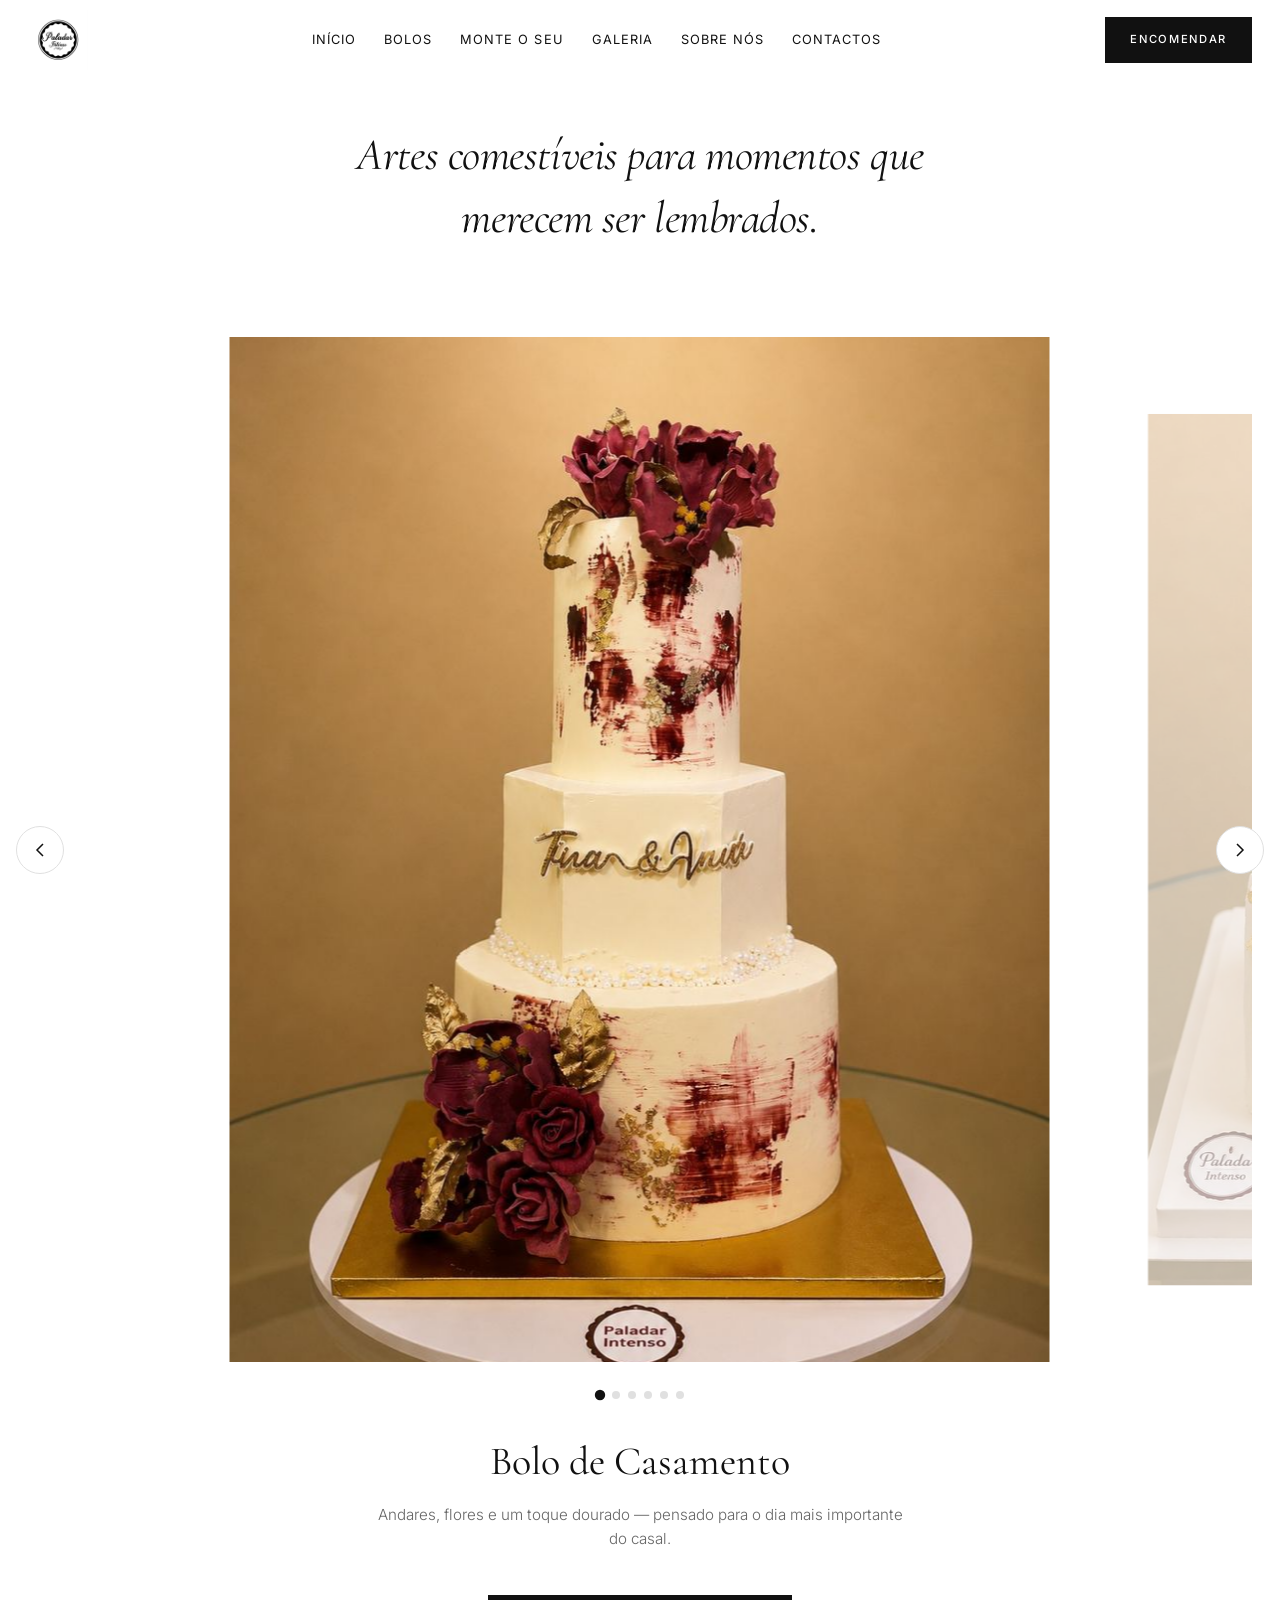
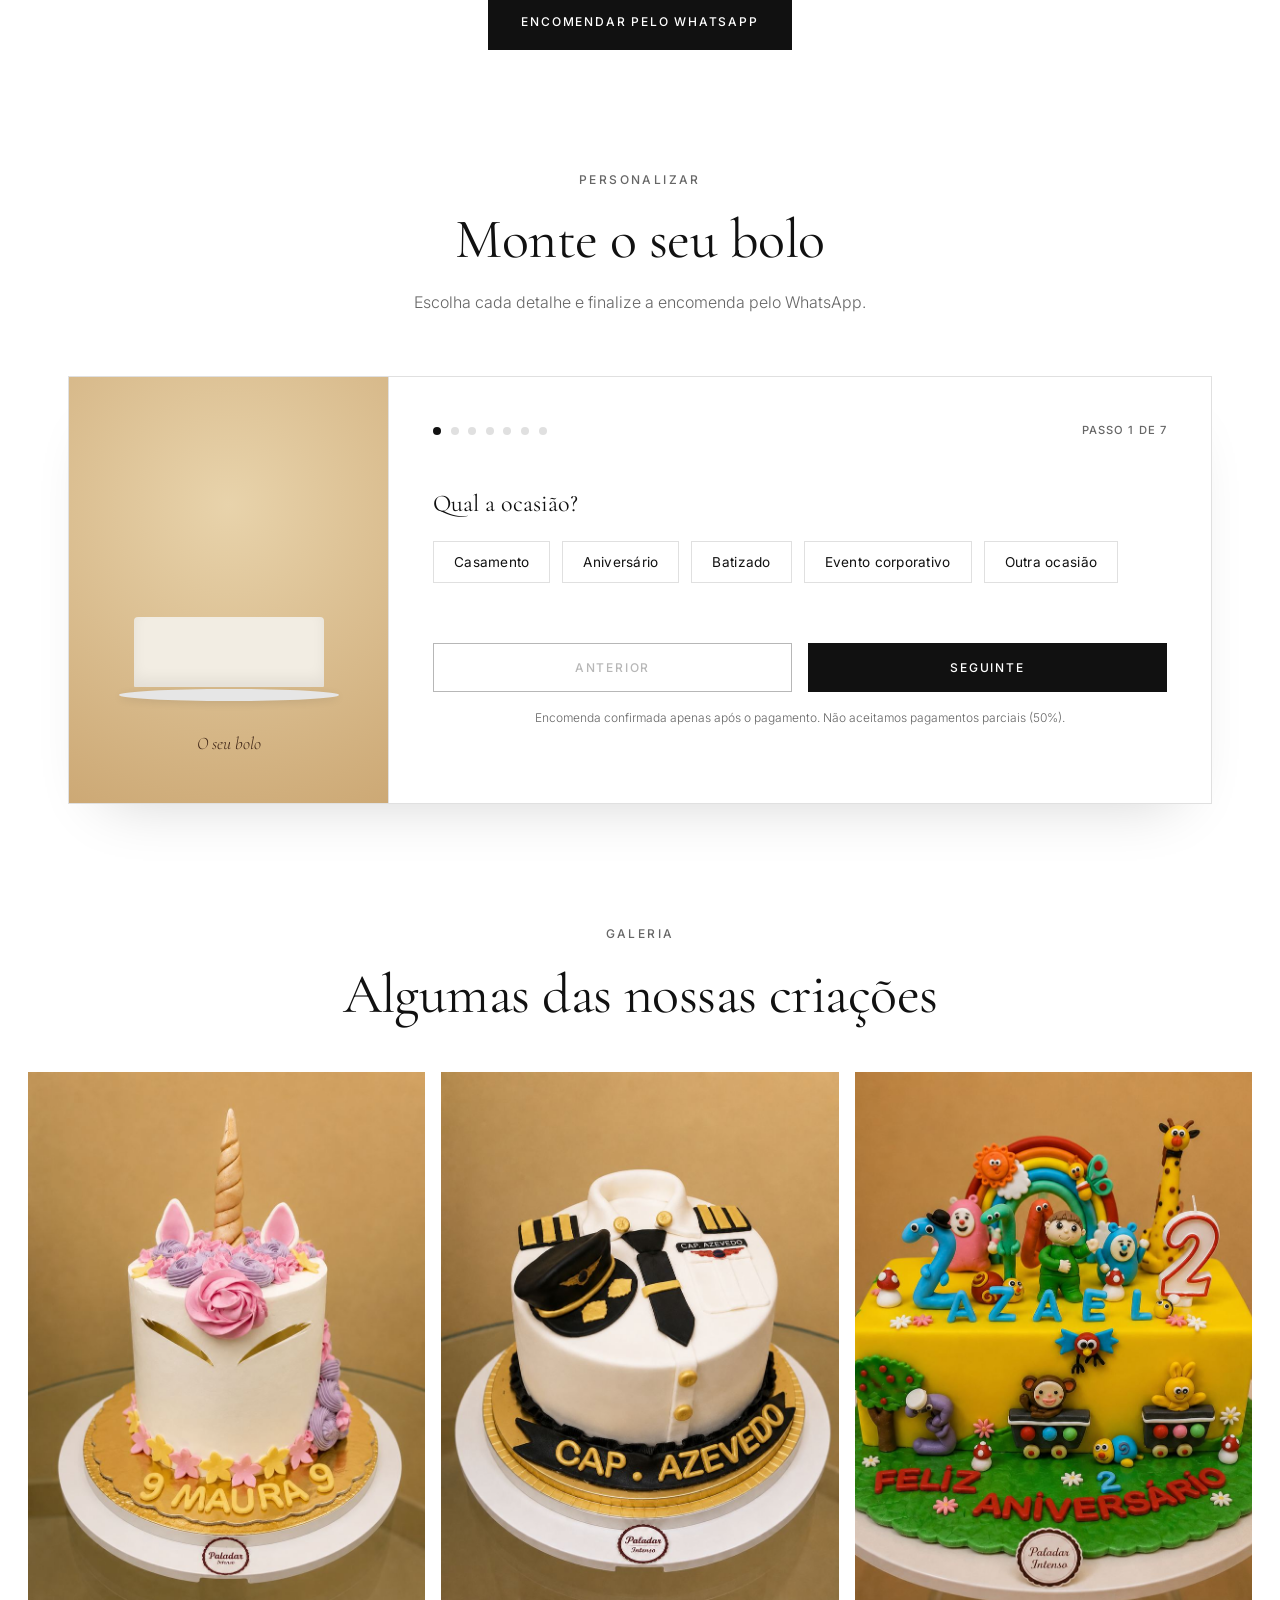
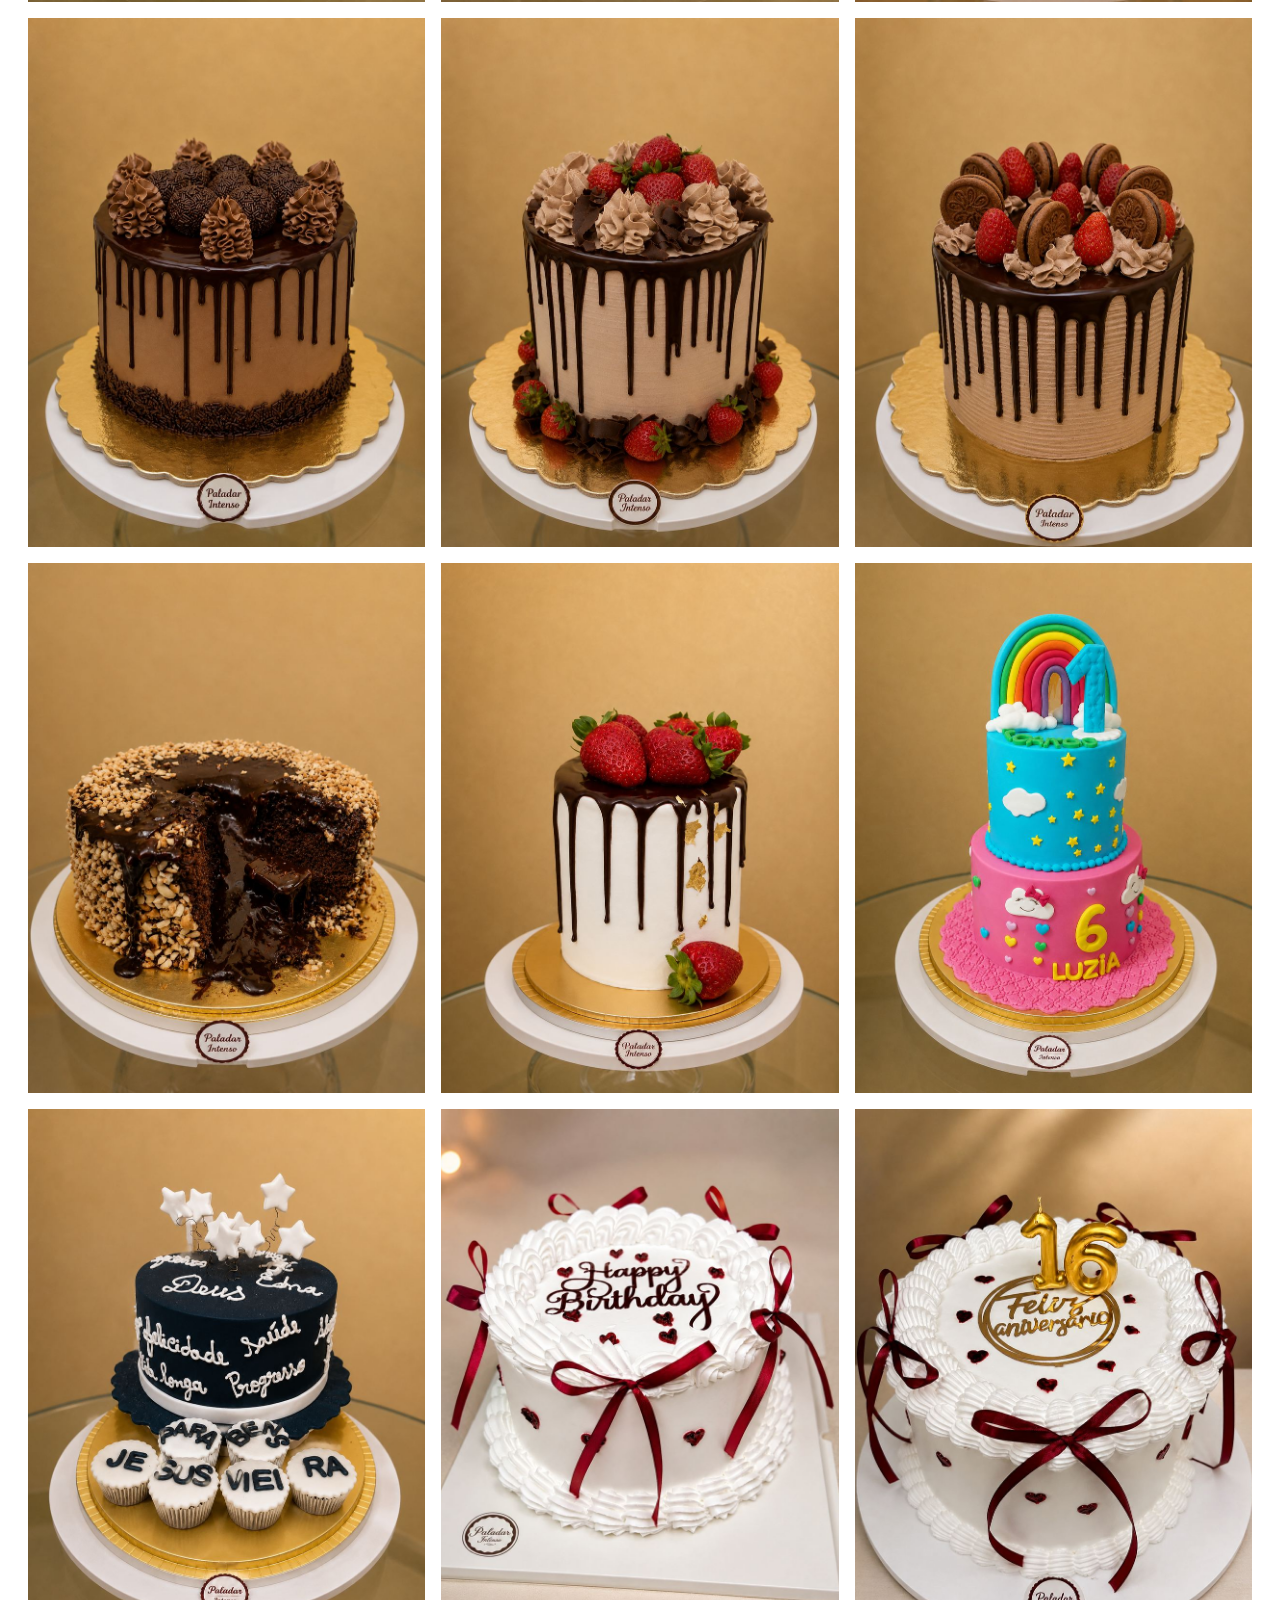
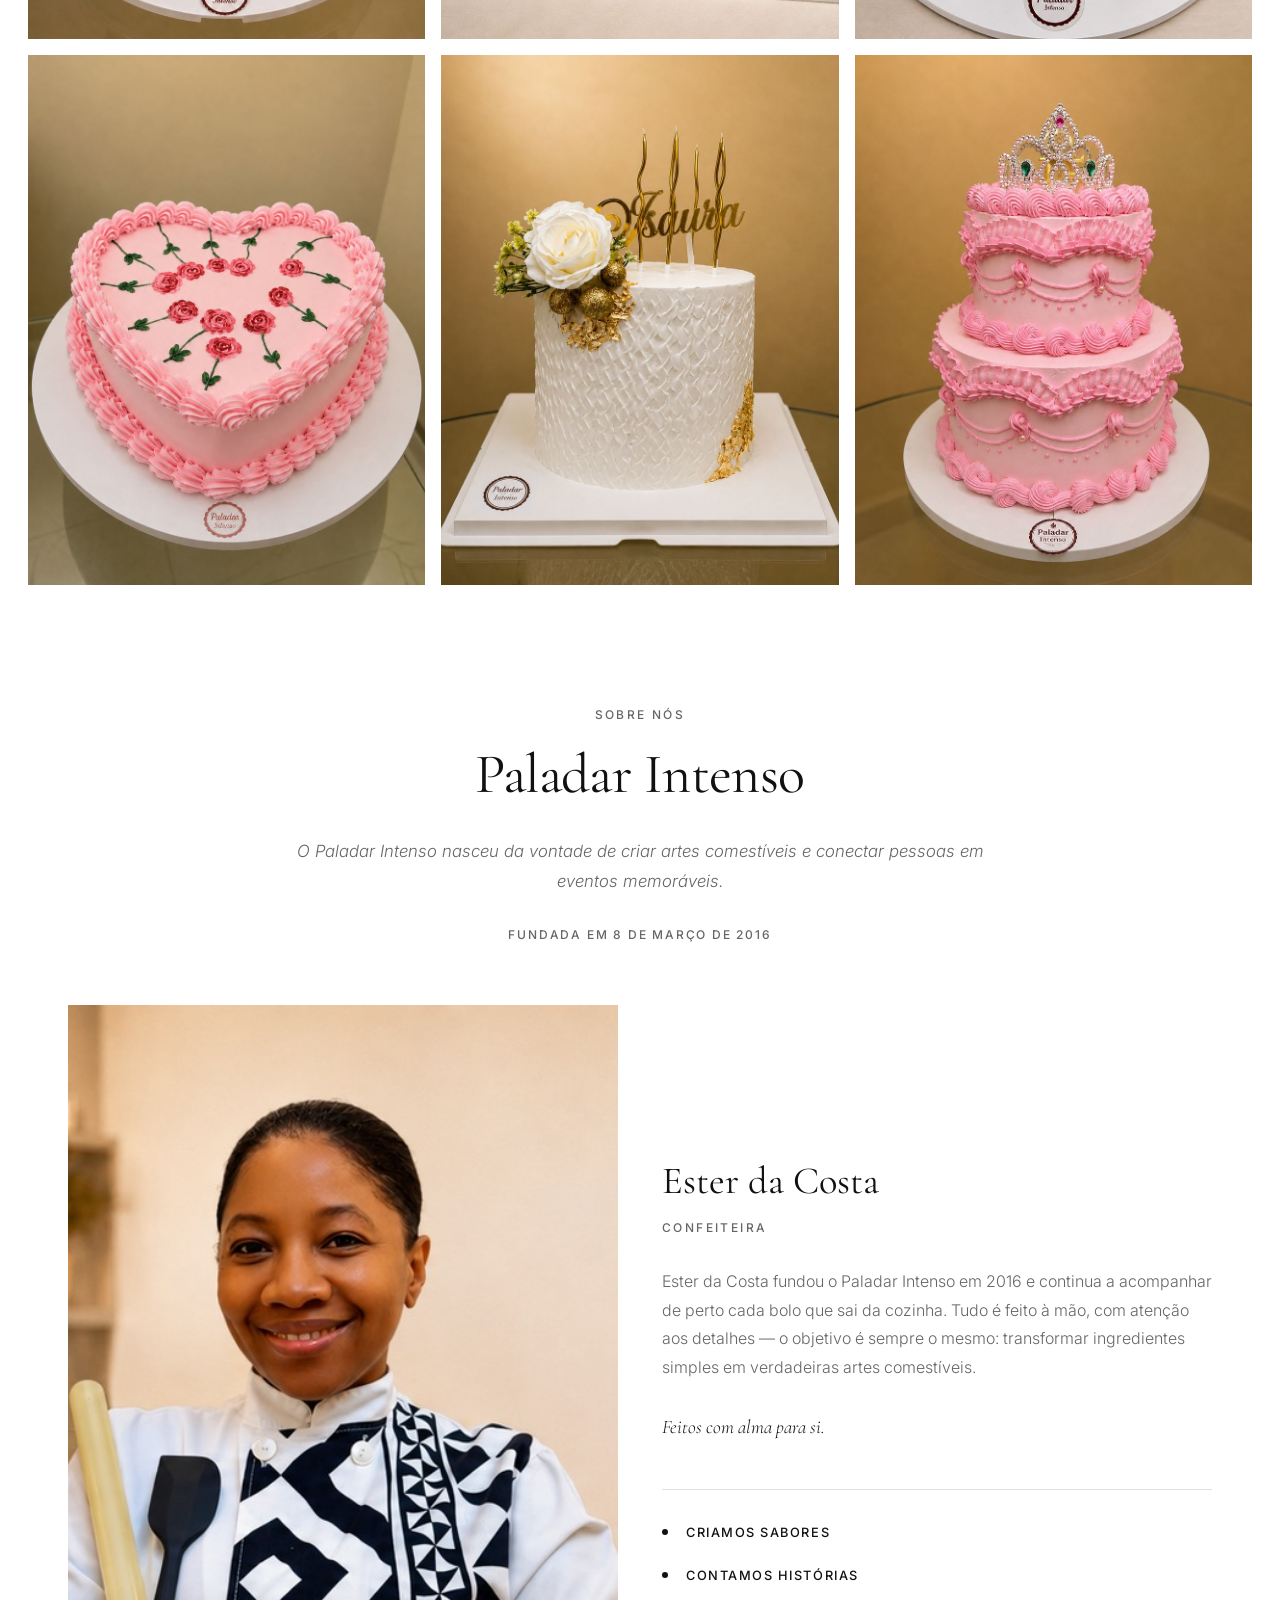
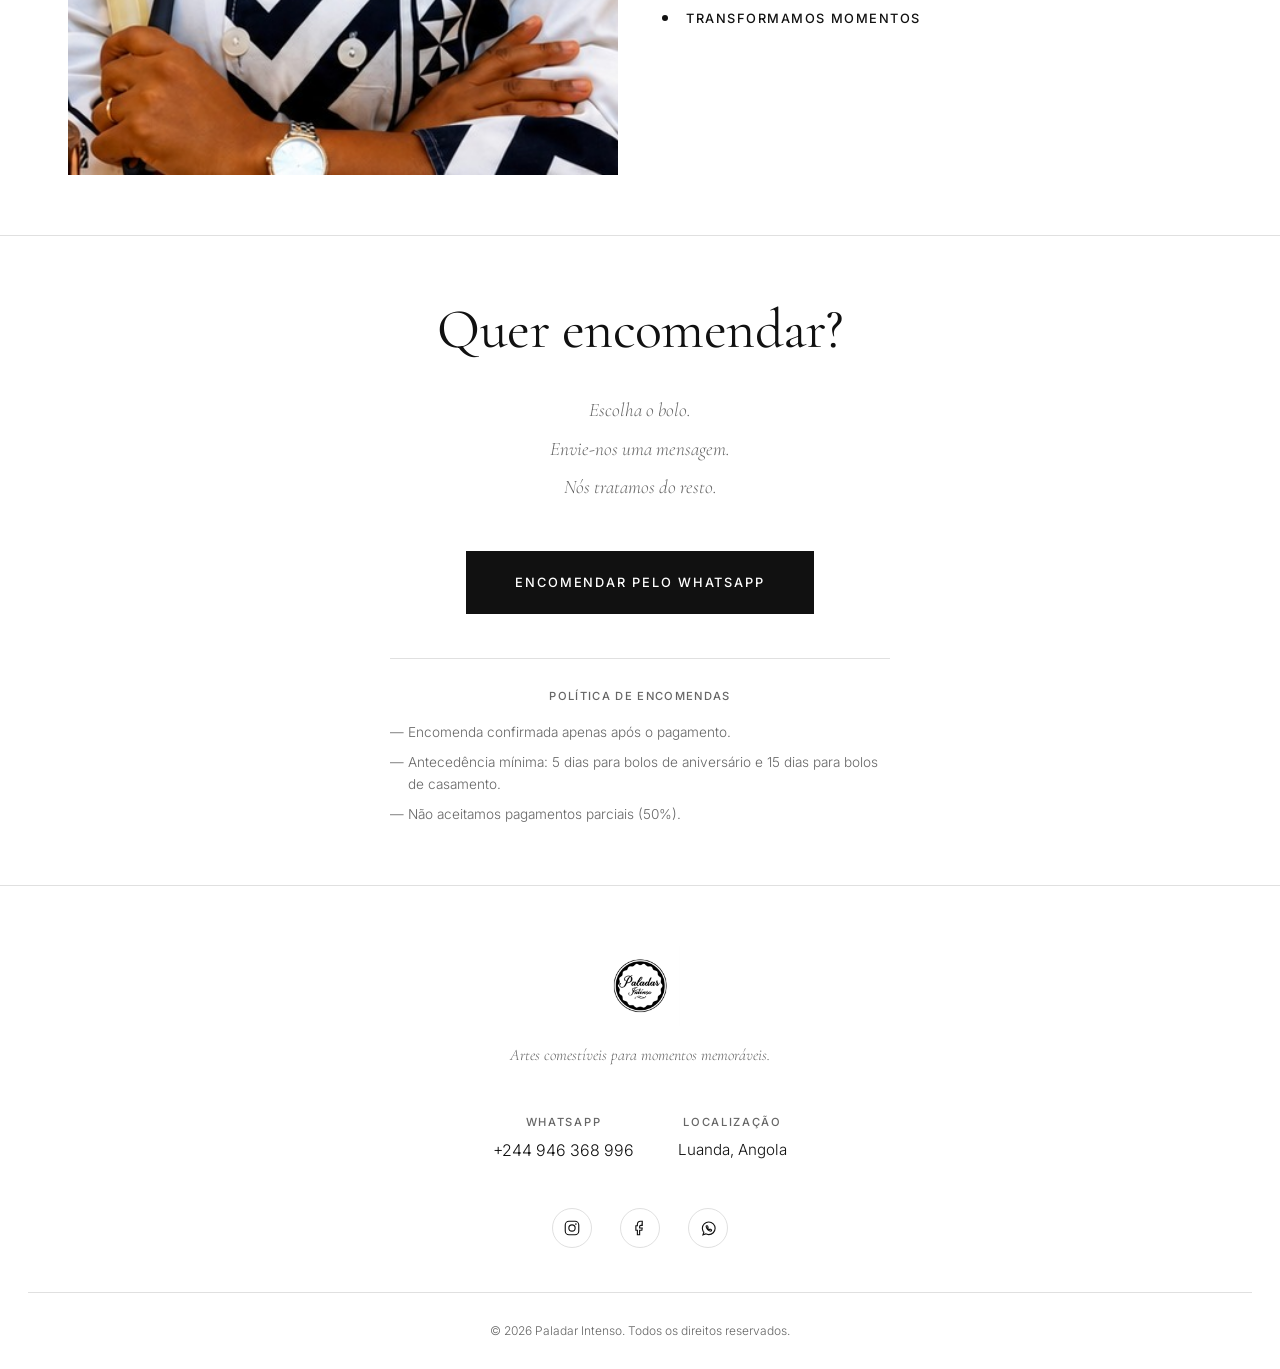
==== site-paladar intenso/index.html @ 0cde1c30 "Add files via upload" ====
<!DOCTYPE html>
<html lang="pt">
<head>
  <meta charset="UTF-8">
  <meta name="viewport" content="width=device-width, initial-scale=1.0">
  <meta name="description" content="Paladar Intenso — Artes comestíveis para momentos que merecem ser lembrados. Bolos artesanais em Luanda, Angola.">
  <title>Paladar Intenso</title>

  <link rel="canonical" href="https://www.paladarintenso.ao/">

  <meta property="og:type" content="website">
  <meta property="og:site_name" content="Paladar Intenso">
  <meta property="og:title" content="Paladar Intenso — Bolos Artesanais em Luanda">
  <meta property="og:description" content="Artes comestíveis para momentos que merecem ser lembrados. Bolos artesanais feitos com alma, em Luanda, Angola.">
  <meta property="og:image" content="https://www.paladarintenso.ao/assets/images/bolo-aniversario.jpg">
  <meta property="og:url" content="https://www.paladarintenso.ao/">
  <meta property="og:locale" content="pt_PT">
  <meta name="twitter:card" content="summary_large_image">
  <meta name="twitter:title" content="Paladar Intenso — Bolos Artesanais em Luanda">
  <meta name="twitter:description" content="Artes comestíveis para momentos que merecem ser lembrados. Bolos artesanais feitos com alma, em Luanda, Angola.">
  <meta name="twitter:image" content="https://www.paladarintenso.ao/assets/images/bolo-aniversario.jpg">
  <meta name="theme-color" content="#111111">

  <link rel="preconnect" href="https://fonts.googleapis.com">
  <link rel="preconnect" href="https://fonts.gstatic.com" crossorigin>
  <link href="https://fonts.googleapis.com/css2?family=Cormorant+Garamond:ital,wght@0,400;0,500;0,600;1,400&family=Inter:wght@300;400;500&display=swap" rel="stylesheet">
  <link rel="stylesheet" href="css/style.css">
  <link rel="icon" type="image/png" href="assets/logo-light.png">

  <script type="application/ld+json">
  {
    "@context": "https://schema.org",
    "@type": "Bakery",
    "name": "Paladar Intenso",
    "description": "Artes comestíveis para momentos que merecem ser lembrados. Bolos artesanais em Luanda, Angola.",
    "image": "https://www.paladarintenso.ao/assets/images/bolo-aniversario.jpg",
    "url": "https://www.paladarintenso.ao/",
    "telephone": "+244946368996",
    "address": {
      "@type": "PostalAddress",
      "addressLocality": "Luanda",
      "addressCountry": "AO"
    },
    "sameAs": [
      "https://www.instagram.com/paladarintenso/",
      "https://www.facebook.com/variedadesdesabor"
    ]
  }
  </script>
</head>
<body>

  <!-- Cabeçalho -->
  <header class="header" id="header">
    <div class="header__inner">
      <a href="#inicio" class="header__logo">
        <img src="assets/logo-light.png" alt="Paladar Intenso" width="80" height="80">
      </a>

      <nav class="header__nav" id="nav">
        <a href="#inicio" class="nav-link">Início</a>
        <a href="#bolos" class="nav-link">Bolos</a>
        <a href="#montar" class="nav-link">Monte o Seu</a>
        <a href="#galeria" class="nav-link">Galeria</a>
        <a href="#sobre" class="nav-link">Sobre Nós</a>
        <a href="#contactos" class="nav-link">Contactos</a>
      </nav>

      <a href="#" class="btn btn--primary header__cta" id="header-whatsapp">
        Encomendar
      </a>

      <button class="header__menu-btn" id="menu-btn" aria-label="Abrir menu">
        <span></span>
        <span></span>
      </button>
    </div>
  </header>

  <!-- Hero -->
  <section class="hero" id="inicio">
    <div class="hero__content">
      <p class="hero__tagline">Artes comestíveis para momentos que merecem ser lembrados.</p>
    </div>
  </section>

  <!-- Carrossel de Bolos -->
  <section class="carousel-section" id="bolos">
    <div class="carousel" id="carousel">
      <button class="carousel__arrow carousel__arrow--prev" id="carousel-prev" aria-label="Bolo anterior">
        <svg width="24" height="24" viewBox="0 0 24 24" fill="none" stroke="currentColor" stroke-width="1.5">
          <path d="M15 18l-6-6 6-6"/>
        </svg>
      </button>

      <div class="carousel__viewport" id="carousel-viewport">
        <div class="carousel__track" id="carousel-track">
          <!-- Slides gerados via JavaScript -->
        </div>
      </div>

      <button class="carousel__arrow carousel__arrow--next" id="carousel-next" aria-label="Próximo bolo">
        <svg width="24" height="24" viewBox="0 0 24 24" fill="none" stroke="currentColor" stroke-width="1.5">
          <path d="M9 18l6-6-6-6"/>
        </svg>
      </button>
    </div>

    <div class="carousel__dots" id="carousel-dots"></div>

    <div class="carousel__info" id="carousel-info">
      <h2 class="carousel__title" id="carousel-title"></h2>
      <p class="carousel__desc" id="carousel-desc"></p>
      <a href="#" class="btn btn--primary carousel__order" id="carousel-order">
        Encomendar pelo WhatsApp
      </a>
    </div>
  </section>

  <!-- Monte o Seu Bolo -->
  <section class="builder" id="montar">
    <div class="builder__header">
      <span class="section-label">Personalizar</span>
      <h2 class="section-title">Monte o seu bolo</h2>
      <p class="builder__intro">Escolha cada detalhe e finalize a encomenda pelo WhatsApp.</p>
    </div>

    <div class="builder__layout">
      <div class="builder__preview">
        <div class="builder__cake" id="cake-preview" aria-hidden="true">
          <div class="builder__cake-toppers" id="cake-toppers"></div>
          <div class="cake-tier cake-tier--3" data-tier="3"></div>
          <div class="cake-tier cake-tier--2" data-tier="2"></div>
          <div class="cake-tier cake-tier--1" data-tier="1"></div>
          <div class="cake-plate"></div>
        </div>
        <p class="builder__preview-label" id="preview-label">O seu bolo</p>
      </div>

      <div class="builder__panel">
        <div class="builder__steps" id="builder-steps">
          <div class="builder__progress-row">
            <div class="builder__progress">
              <span class="builder__step-dot active" data-step="0"></span>
              <span class="builder__step-dot" data-step="1"></span>
              <span class="builder__step-dot" data-step="2"></span>
              <span class="builder__step-dot" data-step="3"></span>
              <span class="builder__step-dot" data-step="4"></span>
              <span class="builder__step-dot" data-step="5"></span>
              <span class="builder__step-dot" data-step="6"></span>
            </div>
            <span class="builder__step-counter" id="step-counter">Passo 1 de 7</span>
          </div>

          <!-- Passo 1: Ocasião -->
          <div class="builder__step active" data-step="0">
            <h3 class="builder__step-title">Qual a ocasião?</h3>
            <div class="builder__options" data-field="occasion">
              <button type="button" class="builder__option" data-value="Casamento">Casamento</button>
              <button type="button" class="builder__option" data-value="Aniversário">Aniversário</button>
              <button type="button" class="builder__option" data-value="Batizado">Batizado</button>
              <button type="button" class="builder__option" data-value="Evento corporativo">Evento corporativo</button>
              <button type="button" class="builder__option" data-value="Outra ocasião">Outra ocasião</button>
            </div>
          </div>

          <!-- Passo 2: Base -->
          <div class="builder__step" data-step="1">
            <h3 class="builder__step-title">Quantos andares?</h3>
            <div class="builder__options" data-field="tiers">
              <button type="button" class="builder__option" data-value="1">1 andar</button>
              <button type="button" class="builder__option" data-value="2">2 andares</button>
              <button type="button" class="builder__option" data-value="3">3 andares</button>
              <button type="button" class="builder__option" data-value="naked">Naked cake</button>
            </div>
          </div>

          <!-- Passo 3: Sabor -->
          <div class="builder__step" data-step="2">
            <h3 class="builder__step-title">Qual o sabor?</h3>
            <div class="builder__options" data-field="flavor">
              <button type="button" class="builder__option builder__option--swatch" data-value="Chocolate"><span class="builder__swatch" style="background:#3d2314"></span>Chocolate</button>
              <button type="button" class="builder__option builder__option--swatch" data-value="Red Velvet"><span class="builder__swatch" style="background:#8b2942"></span>Red Velvet</button>
              <button type="button" class="builder__option builder__option--swatch" data-value="Baunilha"><span class="builder__swatch" style="background:#f5f0e8"></span>Baunilha</button>
              <button type="button" class="builder__option builder__option--swatch" data-value="Limão"><span class="builder__swatch" style="background:#f5f5dc"></span>Limão</button>
              <button type="button" class="builder__option builder__option--swatch" data-value="Coco"><span class="builder__swatch" style="background:#fafafa"></span>Coco</button>
              <button type="button" class="builder__option builder__option--swatch" data-value="Misto"><span class="builder__swatch" style="background:#e8e0d8"></span>Misto</button>
              <button type="button" class="builder__option builder__option--swatch builder__option--custom" data-value="Outro sabor"><span class="builder__swatch builder__swatch--custom">+</span>Outro sabor</button>
            </div>

            <div class="builder__field builder__field--custom hidden" id="custom-flavor-field">
              <label class="builder__label" for="custom-flavor">Qual sabor gostaria?</label>
              <input type="text" id="custom-flavor" class="builder__input" placeholder="Ex: Maracujá, Manga, Baunilha com Nutella...">
            </div>
          </div>

          <!-- Passo 4: Cobertura -->
          <div class="builder__step" data-step="3">
            <h3 class="builder__step-title">Que tipo de cobertura?</h3>
            <div class="builder__options" data-field="covering">
              <button type="button" class="builder__option" data-value="Chantilly">Chantilly</button>
              <button type="button" class="builder__option" data-value="Buttercream">Buttercream</button>
              <button type="button" class="builder__option" data-value="Pasta americana">Pasta americana</button>
              <button type="button" class="builder__option" data-value="Ganache">Ganache</button>
              <button type="button" class="builder__option builder__option--custom" data-value="Outra cobertura"><span class="builder__swatch builder__swatch--custom">+</span>Outra cobertura</button>
            </div>

            <div class="builder__field builder__field--custom hidden" id="custom-covering-field">
              <label class="builder__label" for="custom-covering">Qual cobertura gostaria?</label>
              <input type="text" id="custom-covering" class="builder__input" placeholder="Ex: Glacê real, Merengue suíço...">
            </div>
          </div>

          <!-- Passo 5: Tamanho -->
          <div class="builder__step" data-step="4">
            <h3 class="builder__step-title">Para quantas pessoas?</h3>
            <div class="builder__options" data-field="size">
              <button type="button" class="builder__option" data-value="15–20 pessoas">15–20 pessoas</button>
              <button type="button" class="builder__option" data-value="25–30 pessoas">25–30 pessoas</button>
              <button type="button" class="builder__option" data-value="40–50 pessoas">40–50 pessoas</button>
              <button type="button" class="builder__option" data-value="50+ pessoas">50+ pessoas</button>
            </div>
          </div>

          <!-- Passo 6: Decoração -->
          <div class="builder__step" data-step="5">
            <h3 class="builder__step-title">Estilo de decoração</h3>
            <div class="builder__options" data-field="decoration">
              <button type="button" class="builder__option" data-value="Minimalista">Minimalista</button>
              <button type="button" class="builder__option" data-value="Floral">Floral</button>
              <button type="button" class="builder__option" data-value="Temático">Temático</button>
              <button type="button" class="builder__option" data-value="Elegante com detalhes dourados">Elegante com detalhes dourados</button>
            </div>

            <h3 class="builder__step-title builder__step-title--sub">Extras (opcional)</h3>
            <div class="builder__options builder__options--multi" data-field="extras">
              <button type="button" class="builder__option builder__option--multi" data-value="Topper personalizado">Topper personalizado</button>
              <button type="button" class="builder__option builder__option--multi" data-value="Flores naturais">Flores naturais</button>
              <button type="button" class="builder__option builder__option--multi" data-value="Frutas frescas">Frutas frescas</button>
              <button type="button" class="builder__option builder__option--multi" data-value="Macarons">Macarons</button>
              <button type="button" class="builder__option builder__option--multi" data-value="Velas">Velas</button>
            </div>
          </div>

          <!-- Passo 7: Detalhes finais -->
          <div class="builder__step" data-step="6">
            <h3 class="builder__step-title">Detalhes finais</h3>

            <div class="builder__field">
              <label class="builder__label" for="cake-name">O seu nome</label>
              <input type="text" id="cake-name" class="builder__input" placeholder="Como se chama?">
            </div>

            <div class="builder__field">
              <label class="builder__label" for="cake-message">Mensagem no bolo (opcional)</label>
              <input type="text" id="cake-message" class="builder__input" placeholder="Ex: Feliz Aniversário, Maria">
            </div>

            <div class="builder__field">
              <label class="builder__label" for="cake-date">Data desejada</label>
              <input type="date" id="cake-date" class="builder__input">
              <span class="builder__hint">Antecedência mínima: 5 dias para aniversário, 15 dias para casamento.</span>
            </div>

            <div class="builder__field">
              <label class="builder__label" for="cake-notes">Notas adicionais (opcional)</label>
              <textarea id="cake-notes" class="builder__input builder__textarea" rows="3" placeholder="Alergias, referências, cores preferidas..."></textarea>
            </div>

            <div class="builder__summary" id="builder-summary">
              <h4 class="builder__summary-title">Resumo da encomenda</h4>
              <ul class="builder__summary-list" id="summary-list"></ul>
            </div>
          </div>
        </div>

        <div class="builder__nav">
          <button type="button" class="btn btn--outline" id="builder-prev" disabled>Anterior</button>
          <button type="button" class="btn btn--primary" id="builder-next">Seguinte</button>
          <a href="#" class="btn btn--primary builder__order-btn hidden" id="builder-order" target="_blank" rel="noopener">
            Finalizar encomenda
          </a>
        </div>

        <p class="builder__payment-note">Encomenda confirmada apenas após o pagamento. Não aceitamos pagamentos parciais (50%).</p>
      </div>
    </div>
  </section>

  <!-- Galeria -->
  <section class="gallery" id="galeria">
    <div class="gallery__header">
      <span class="section-label">Galeria</span>
      <h2 class="section-title">Algumas das nossas criações</h2>
    </div>
    <div class="gallery__grid" id="gallery-grid">
      <!-- Imagens geradas via JavaScript -->
    </div>
  </section>

  <!-- Sobre Nós -->
  <section class="about" id="sobre">
    <div class="about__intro">
      <span class="section-label">Sobre Nós</span>
      <h2 class="section-title">Paladar Intenso</h2>
      <p class="about__concept">
        O Paladar Intenso nasceu da vontade de criar artes comestíveis e conectar pessoas em eventos memoráveis.
      </p>
      <p class="about__founded">Fundada em 8 de Março de 2016</p>
    </div>

    <div class="about__founder">
      <div class="about__photo">
        <img src="assets/images/fundadora.jpg" alt="Ester da Costa — Confeiteira e fundadora do Paladar Intenso" id="founder-photo" class="loaded">
      </div>
      <div class="about__text">
        <h3 class="about__name">Ester da Costa</h3>
        <p class="about__role">Confeiteira</p>
        <div class="about__bio">
          <p>
            Ester da Costa fundou o Paladar Intenso em 2016 e continua a acompanhar de perto cada
            bolo que sai da cozinha. Tudo é feito à mão, com atenção aos detalhes — o objetivo é
            sempre o mesmo: transformar ingredientes simples em verdadeiras artes comestíveis.
          </p>
          <p class="about__tagline">Feitos com alma para si.</p>
        </div>

        <ul class="about__values">
          <li class="about__value">
            <span class="about__value-label">Criamos sabores</span>
          </li>
          <li class="about__value">
            <span class="about__value-label">Contamos histórias</span>
          </li>
          <li class="about__value">
            <span class="about__value-label">Transformamos momentos</span>
          </li>
        </ul>
      </div>
    </div>
  </section>

  <!-- Encomendas -->
  <section class="order-cta">
    <div class="order-cta__content">
      <h2 class="section-title">Quer encomendar?</h2>
      <div class="order-cta__steps">
        <p>Escolha o bolo.</p>
        <p>Envie-nos uma mensagem.</p>
        <p>Nós tratamos do resto.</p>
      </div>
      <a href="#" class="btn btn--primary btn--large" id="order-whatsapp">
        Encomendar pelo WhatsApp
      </a>

      <div class="order-cta__policy">
        <span class="order-cta__policy-label">Política de encomendas</span>
        <ul>
          <li>Encomenda confirmada apenas após o pagamento.</li>
          <li>Antecedência mínima: 5 dias para bolos de aniversário e 15 dias para bolos de casamento.</li>
          <li>Não aceitamos pagamentos parciais (50%).</li>
        </ul>
      </div>
    </div>
  </section>

  <!-- Contactos / Rodapé -->
  <footer class="footer" id="contactos">
    <div class="footer__brand">
      <img src="assets/logo-light.png" alt="Paladar Intenso" class="footer__logo" width="100" height="100">
      <p class="footer__tagline">Artes comestíveis para momentos memoráveis.</p>
    </div>

    <div class="footer__contact">
      <div class="footer__item">
        <span class="footer__label">WhatsApp</span>
        <a href="https://wa.me/244946368996" class="footer__link">+244 946 368 996</a>
      </div>
      <div class="footer__item">
        <span class="footer__label">Localização</span>
        <span class="footer__text">Luanda, Angola</span>
      </div>
    </div>

    <div class="footer__social">
      <a href="https://www.instagram.com/paladarintenso/" class="footer__social-link" id="link-instagram" aria-label="Instagram" target="_blank" rel="noopener">
        <svg width="18" height="18" viewBox="0 0 24 24" fill="none" stroke="currentColor" stroke-width="1.5">
          <rect x="3" y="3" width="18" height="18" rx="5"/>
          <circle cx="12" cy="12" r="4.2"/>
          <circle cx="17.2" cy="6.8" r="1.1" fill="currentColor" stroke="none"/>
        </svg>
      </a>
      <a href="https://www.facebook.com/variedadesdesabor" class="footer__social-link" id="link-facebook" aria-label="Facebook" target="_blank" rel="noopener">
        <svg width="18" height="18" viewBox="0 0 24 24" fill="none" stroke="currentColor" stroke-width="1.5">
          <path d="M15 8.5h-2c-.8 0-1.5.7-1.5 1.5v2h3.4l-.4 3H11.5V21h-3v-6H6.5V9h2V7.2C8.5 4.9 10 3 12.5 3H15v3.5c-.1 0-1 0 0 0z"/>
        </svg>
      </a>
      <a href="https://wa.me/244946368996" class="footer__social-link" aria-label="WhatsApp" target="_blank" rel="noopener">
        <svg width="18" height="18" viewBox="0 0 24 24" fill="none" stroke="currentColor" stroke-width="1.5">
          <path d="M6.5 17.5l-1.2 3.5 3.6-1.2c1.2.7 2.6 1 4.1 1 4.7 0 8.5-3.8 8.5-8.4S17.7 4 13 4 4.5 7.8 4.5 12.4c0 1.6.4 3 1.2 4.3z"/>
          <path d="M9.5 9.8c0-.4.4-.8.8-.8h.6c.3 0 .6.2.7.5l.5 1.3c.1.3 0 .6-.2.8l-.5.5c.4 1 1.2 1.8 2.2 2.2l.5-.5c.2-.2.5-.3.8-.2l1.3.5c.3.1.5.4.5.7v.6c0 .4-.4.8-.8.8-3 0-6.4-3.4-6.4-6.4z"/>
        </svg>
      </a>
    </div>

    <p class="footer__copy">&copy; 2026 Paladar Intenso. Todos os direitos reservados.</p>
  </footer>

  <!-- Encomendar bolo da galeria -->
  <dialog class="gallery-modal" id="gallery-modal">
    <div class="gallery-modal__panel">
      <button type="button" class="gallery-modal__close" id="gallery-modal-close" aria-label="Fechar">
        <svg width="20" height="20" viewBox="0 0 24 24" fill="none" stroke="currentColor" stroke-width="1.5">
          <path d="M6 6l12 12M18 6L6 18"/>
        </svg>
      </button>
      <img class="gallery-modal__image" id="gallery-modal-image" alt="">
      <div class="gallery-modal__body">
        <h3 class="gallery-modal__title" id="gallery-modal-title"></h3>
        <div class="builder__field">
          <label class="builder__label" for="gallery-modal-note">Informação adicional (opcional)</label>
          <textarea id="gallery-modal-note" class="builder__input builder__textarea" rows="3" placeholder="Tamanho, data desejada, mensagem no bolo..."></textarea>
        </div>
        <a href="#" class="btn btn--primary gallery-modal__order" id="gallery-modal-order" target="_blank" rel="noopener">
          Encomendar pelo WhatsApp
        </a>
      </div>
    </div>
  </dialog>

  <script src="js/main.js"></script>
  <script src="js/builder.js"></script>
</body>
</html>
---- site-paladar intenso/css/style.css ----
/* =============================================
   Paladar Intenso — Estilo Editorial Minimalista
   ============================================= */

:root {
  --color-bg: #ffffff;
  --color-text: #111111;
  --color-muted: #666666;
  --color-border: #e0e0e0;

  --font-serif: 'Cormorant Garamond', Georgia, serif;
  --font-sans: 'Inter', -apple-system, BlinkMacSystemFont, sans-serif;

  --space-xs: 0.5rem;
  --space-sm: 1rem;
  --space-md: 1.75rem;
  --space-lg: 2.75rem;
  --space-xl: 3.75rem;
  --space-2xl: 5rem;

  --transition: 0.4s cubic-bezier(0.25, 0.46, 0.45, 0.94);
  --header-height: 80px;
}

*, *::before, *::after {
  margin: 0;
  padding: 0;
  box-sizing: border-box;
}

html {
  scroll-behavior: smooth;
  font-size: 16px;
}

body {
  font-family: var(--font-sans);
  font-weight: 300;
  color: var(--color-text);
  background: var(--color-bg);
  line-height: 1.7;
  -webkit-font-smoothing: antialiased;
  overflow-x: hidden;
}

img {
  display: block;
  max-width: 100%;
  height: auto;
}

a:focus-visible,
button:focus-visible,
input:focus-visible,
textarea:focus-visible {
  outline: 2px solid var(--color-text);
  outline-offset: 3px;
}

a {
  color: inherit;
  text-decoration: none;
}

/* ---- Tipografia ---- */

.section-label {
  display: block;
  font-family: var(--font-sans);
  font-size: 0.75rem;
  font-weight: 500;
  letter-spacing: 0.2em;
  text-transform: uppercase;
  color: var(--color-muted);
  margin-bottom: var(--space-sm);
}

.section-title {
  font-family: var(--font-serif);
  font-size: clamp(2rem, 5vw, 3.5rem);
  font-weight: 400;
  line-height: 1.2;
  letter-spacing: -0.01em;
}

/* ---- Botões ---- */

.btn {
  display: inline-block;
  font-family: var(--font-sans);
  font-size: 0.75rem;
  font-weight: 500;
  letter-spacing: 0.15em;
  text-transform: uppercase;
  padding: 1rem 2rem;
  border: 1px solid var(--color-text);
  background: var(--color-text);
  color: var(--color-bg);
  cursor: pointer;
  transition: var(--transition);
  text-align: center;
}

.btn:hover {
  background: var(--color-bg);
  color: var(--color-text);
}

.btn--large {
  padding: 1.25rem 3rem;
  font-size: 0.8rem;
}

.btn--outline {
  background: var(--color-bg);
  color: var(--color-text);
}

.btn--outline:hover:not(:disabled) {
  background: var(--color-text);
  color: var(--color-bg);
}

.btn--outline:disabled {
  opacity: 0.3;
  cursor: not-allowed;
}

.hidden {
  display: none !important;
}

/* ---- Cabeçalho ---- */

.header {
  position: fixed;
  top: 0;
  left: 0;
  right: 0;
  z-index: 100;
  background: var(--color-bg);
  border-bottom: 1px solid transparent;
  transition: border-color var(--transition);
}

.header--scrolled {
  border-bottom-color: var(--color-border);
}

.header__inner {
  display: flex;
  align-items: center;
  justify-content: space-between;
  max-width: 1400px;
  margin: 0 auto;
  padding: var(--space-sm) var(--space-md);
  height: var(--header-height);
}

.header__logo img {
  width: 60px;
  height: 60px;
  object-fit: contain;
}

.header__nav {
  display: flex;
  gap: var(--space-md);
}

.nav-link {
  font-size: 0.8rem;
  font-weight: 400;
  letter-spacing: 0.08em;
  text-transform: uppercase;
  position: relative;
  padding: 0.25rem 0;
}

.nav-link::after {
  content: '';
  position: absolute;
  bottom: 0;
  left: 0;
  width: 0;
  height: 1px;
  background: var(--color-text);
  transition: width var(--transition);
}

.nav-link:hover::after {
  width: 100%;
}

.header__cta {
  padding: 0.75rem 1.5rem;
  font-size: 0.7rem;
}

.header__menu-btn {
  display: none;
  flex-direction: column;
  gap: 6px;
  background: none;
  border: none;
  cursor: pointer;
  padding: 4px;
}

.header__menu-btn span {
  display: block;
  width: 24px;
  height: 1.5px;
  background: var(--color-text);
  transition: var(--transition);
}

.header__menu-btn.active span:first-child {
  transform: rotate(45deg) translate(3px, 3px);
}

.header__menu-btn.active span:last-child {
  transform: rotate(-45deg) translate(3px, -3px);
}

/* ---- Hero ---- */

.hero {
  min-height: 32vh;
  display: flex;
  align-items: center;
  justify-content: center;
  padding: calc(var(--header-height) + var(--space-lg)) var(--space-md) var(--space-lg);
  text-align: center;
}

.hero__tagline {
  font-family: var(--font-serif);
  font-size: clamp(1.5rem, 4vw, 2.8rem);
  font-weight: 400;
  font-style: italic;
  line-height: 1.4;
  max-width: 700px;
  letter-spacing: -0.01em;
}

/* ---- Carrossel ---- */

.carousel-section {
  padding: var(--space-lg) 0 var(--space-xl);
  overflow: hidden;
}

.carousel {
  position: relative;
  display: flex;
  align-items: center;
  max-width: 1400px;
  margin: 0 auto;
  padding: 0 var(--space-md);
}

.carousel__viewport {
  overflow: hidden;
  width: 100%;
  cursor: grab;
}

.carousel__viewport:active {
  cursor: grabbing;
}

.carousel__track {
  display: flex;
  align-items: center;
  transition: transform 0.6s cubic-bezier(0.25, 0.46, 0.45, 0.94);
  will-change: transform;
}

.carousel__slide {
  flex: 0 0 70%;
  padding: 0 1.5%;
  transition: opacity 0.6s ease, transform 0.6s ease;
  opacity: 0.4;
  transform: scale(0.85);
}

.carousel__slide.active {
  opacity: 1;
  transform: scale(1);
}

.carousel__slide-inner {
  aspect-ratio: 4/5;
  overflow: hidden;
  background: #f5f5f5;
}

.carousel__slide-inner img {
  width: 100%;
  height: 100%;
  object-fit: cover;
  transition: transform 0.8s ease;
}

.carousel__slide.active .carousel__slide-inner img {
  transform: scale(1);
}

.carousel__slide:not(.active) .carousel__slide-inner img {
  transform: scale(1.05);
}

.carousel__arrow {
  position: absolute;
  top: 50%;
  transform: translateY(-50%);
  z-index: 10;
  background: var(--color-bg);
  border: 1px solid var(--color-border);
  width: 48px;
  height: 48px;
  border-radius: 50%;
  display: flex;
  align-items: center;
  justify-content: center;
  cursor: pointer;
  transition: var(--transition);
  color: var(--color-text);
}

.carousel__arrow:hover {
  background: var(--color-text);
  color: var(--color-bg);
  border-color: var(--color-text);
}

.carousel__arrow--prev {
  left: var(--space-sm);
}

.carousel__arrow--next {
  right: var(--space-sm);
}

.carousel__dots {
  display: flex;
  justify-content: center;
  gap: 0.5rem;
  margin-top: var(--space-md);
}

.carousel__dot {
  width: 8px;
  height: 8px;
  padding: 0;
  border: none;
  border-radius: 50%;
  background: var(--color-border);
  cursor: pointer;
  transition: var(--transition);
}

.carousel__dot:hover {
  background: var(--color-muted);
}

.carousel__dot.active {
  background: var(--color-text);
  transform: scale(1.3);
}

.carousel__info {
  text-align: center;
  max-width: 600px;
  margin: var(--space-md) auto 0;
  padding: 0 var(--space-md);
}

.carousel__title {
  font-family: var(--font-serif);
  font-size: clamp(1.8rem, 4vw, 2.5rem);
  font-weight: 400;
  margin-bottom: var(--space-xs);
}

.carousel__desc {
  font-size: 0.95rem;
  color: var(--color-muted);
  margin-bottom: var(--space-md);
  line-height: 1.6;
}

.carousel__order {
  margin-top: var(--space-sm);
}

/* ---- Monte o seu bolo ---- */

.builder {
  padding: var(--space-xl) var(--space-md);
  max-width: 1200px;
  margin: 0 auto;
}

.builder__header {
  text-align: center;
  max-width: 600px;
  margin: 0 auto var(--space-xl);
}

.builder__intro {
  color: var(--color-muted);
  margin-top: var(--space-sm);
}

.builder__layout {
  display: grid;
  grid-template-columns: 320px 1fr;
  align-items: stretch;
  border: 1px solid var(--color-border);
  box-shadow: 0 30px 60px -36px rgba(0, 0, 0, 0.2);
}

.builder__preview {
  position: sticky;
  top: calc(var(--header-height) + var(--space-md));
  display: flex;
  flex-direction: column;
  align-items: center;
  justify-content: center;
  gap: var(--space-md);
  padding: var(--space-lg) var(--space-sm);
  background: radial-gradient(circle at 50% 30%, #e8d3ab, #c7a06a 120%);
  border-right: 1px solid var(--color-border);
}

.builder__cake {
  width: 100%;
  height: 280px;
  display: flex;
  flex-direction: column;
  align-items: center;
  justify-content: flex-end;
}

.builder__cake-toppers {
  display: flex;
  justify-content: center;
  gap: 0.3rem;
  font-size: 1.3rem;
  line-height: 1;
  min-height: 1.3rem;
}

.cake-tier {
  position: relative;
  background: #f2ede3;
  border-radius: 4px 4px 1px 1px;
  box-shadow: inset 0 -8px 14px rgba(0, 0, 0, 0.06);
  transition: background var(--transition), width var(--transition), height var(--transition);
}

.cake-tier::after {
  content: '';
  position: absolute;
  inset: 0;
  border-radius: inherit;
  pointer-events: none;
  opacity: 0;
  transition: opacity var(--transition);
}

.builder__cake.deco-elegante .cake-tier::after {
  opacity: 1;
  box-shadow: inset 0 0 0 2px #c9a227;
}

.builder__cake.deco-floral .cake-tier::after {
  opacity: 1;
  background-image: radial-gradient(circle, rgba(216, 118, 150, 0.45) 3px, transparent 3px);
  background-size: 16px 16px;
}

.builder__cake.deco-tematico .cake-tier::after {
  opacity: 1;
  background-image:
    radial-gradient(circle, #f2c14e 2px, transparent 2px),
    radial-gradient(circle, #5aa9c9 2px, transparent 2px),
    radial-gradient(circle, #e0708a 2px, transparent 2px);
  background-size: 14px 14px;
  background-position: 0 0, 5px 8px, 10px 2px;
}

.cake-tier--1 {
  width: 190px;
  height: 70px;
  z-index: 3;
}

.cake-tier--2 {
  width: 150px;
  height: 60px;
  z-index: 2;
}

.cake-tier--3 {
  width: 112px;
  height: 50px;
  z-index: 1;
}

.builder__cake.cake--naked .cake-tier--1 {
  background-image: repeating-linear-gradient(
    90deg,
    rgba(255, 255, 255, 0.9) 0,
    rgba(255, 255, 255, 0.9) 8px,
    transparent 8px,
    transparent 16px
  );
}

.cake-plate {
  width: 220px;
  height: 12px;
  margin-top: 2px;
  background: #e6e6e6;
  border-radius: 50%;
  box-shadow: 0 2px 8px rgba(0, 0, 0, 0.1);
}

.builder__preview-label {
  font-family: var(--font-serif);
  font-style: italic;
  font-size: 1.1rem;
  text-align: center;
  color: #3d2314;
}

.builder__panel {
  display: flex;
  flex-direction: column;
  padding: var(--space-lg);
}

.builder__progress-row {
  display: flex;
  align-items: center;
  justify-content: space-between;
  margin-bottom: var(--space-lg);
}

.builder__progress {
  display: flex;
  gap: 0.6rem;
}

.builder__step-counter {
  font-size: 0.7rem;
  font-weight: 500;
  letter-spacing: 0.1em;
  text-transform: uppercase;
  color: var(--color-muted);
}

.builder__step-dot {
  width: 8px;
  height: 8px;
  border-radius: 50%;
  background: var(--color-border);
  transition: background var(--transition);
}

.builder__step-dot.active {
  background: var(--color-text);
}

.builder__step {
  display: none;
}

.builder__step.active {
  display: block;
  animation: builder-fade-in 0.4s ease;
}

.builder__step.shake {
  animation: builder-shake 0.4s ease;
}

.builder__step-title {
  font-family: var(--font-serif);
  font-size: 1.5rem;
  font-weight: 400;
  margin-bottom: var(--space-sm);
}

.builder__step-title--sub {
  margin-top: var(--space-lg);
  font-size: 1.15rem;
}

.builder__options {
  display: flex;
  flex-wrap: wrap;
  gap: 0.75rem;
  margin-bottom: var(--space-sm);
}

.builder__option {
  position: relative;
  display: flex;
  align-items: center;
  gap: 0;
  padding: 0.75rem 1.25rem;
  border: 1px solid var(--color-border);
  background: var(--color-bg);
  color: var(--color-text);
  font-family: var(--font-sans);
  font-size: 0.85rem;
  letter-spacing: 0.02em;
  cursor: pointer;
  transition: var(--transition);
}

.builder__option:hover {
  border-color: var(--color-text);
}

.builder__option.selected {
  background: var(--color-text);
  color: var(--color-bg);
  border-color: var(--color-text);
  padding-right: 2rem;
}

.builder__option.selected::after {
  content: '✓';
  position: absolute;
  right: 0.7rem;
  top: 50%;
  transform: translateY(-50%);
  font-size: 0.75rem;
}

.builder__swatch {
  width: 14px;
  height: 14px;
  border-radius: 50%;
  margin-right: 0.6rem;
  box-shadow: inset 0 0 0 1px rgba(0, 0, 0, 0.15);
  flex-shrink: 0;
}

.builder__swatch--custom {
  display: flex;
  align-items: center;
  justify-content: center;
  box-shadow: inset 0 0 0 1px var(--color-muted);
  font-size: 0.7rem;
  line-height: 1;
  color: var(--color-muted);
}

.builder__option--custom.selected .builder__swatch--custom {
  box-shadow: inset 0 0 0 1px var(--color-bg);
  color: var(--color-bg);
}

.builder__field--custom {
  margin-top: -0.25rem;
}

.builder__field {
  margin-bottom: var(--space-md);
  display: flex;
  flex-direction: column;
  gap: 0.5rem;
}

.builder__label {
  font-size: 0.75rem;
  font-weight: 500;
  letter-spacing: 0.1em;
  text-transform: uppercase;
  color: var(--color-muted);
}

.builder__input {
  padding: 0.85rem 1rem;
  border: 1px solid var(--color-border);
  background: var(--color-bg);
  color: var(--color-text);
  font-family: var(--font-sans);
  font-size: 0.95rem;
  transition: border-color var(--transition);
}

.builder__input:focus {
  outline: none;
  border-color: var(--color-text);
}

.builder__textarea {
  resize: vertical;
  min-height: 90px;
}

.builder__hint {
  font-size: 0.75rem;
  color: var(--color-muted);
}

.builder__input--error {
  border-color: #a33;
  animation: builder-shake 0.4s ease;
}

.builder__summary {
  margin-top: var(--space-sm);
  padding: var(--space-md);
  background: #fafafa;
  border: 1px solid var(--color-border);
}

.builder__summary-title {
  font-family: var(--font-serif);
  font-size: 1.2rem;
  font-weight: 400;
  margin-bottom: var(--space-sm);
}

.builder__summary-list {
  list-style: none;
  display: flex;
  flex-direction: column;
  gap: 0.6rem;
}

.builder__summary-list li {
  display: flex;
  justify-content: space-between;
  gap: var(--space-sm);
  font-size: 0.9rem;
  padding-bottom: 0.5rem;
  border-bottom: 1px dashed var(--color-border);
}

.builder__summary-list li span {
  font-size: 0.7rem;
  font-weight: 500;
  letter-spacing: 0.08em;
  text-transform: uppercase;
  color: var(--color-muted);
  white-space: nowrap;
}

.builder__summary-empty {
  color: var(--color-muted);
  font-style: italic;
  font-size: 0.9rem;
}

.builder__nav {
  display: flex;
  gap: var(--space-sm);
  margin-top: var(--space-lg);
}

.builder__nav .btn {
  flex: 1;
}

.builder__order-btn--disabled {
  opacity: 0.35;
  pointer-events: none;
}

.builder__payment-note {
  margin-top: var(--space-sm);
  font-size: 0.75rem;
  color: var(--color-muted);
  text-align: center;
}

@keyframes builder-shake {
  10%, 90% { transform: translateX(-2px); }
  20%, 80% { transform: translateX(4px); }
  30%, 50%, 70% { transform: translateX(-8px); }
  40%, 60% { transform: translateX(8px); }
}

@keyframes builder-fade-in {
  from { opacity: 0; transform: translateY(8px); }
  to { opacity: 1; transform: translateY(0); }
}

/* ---- Sobre Nós ---- */

.about {
  padding: var(--space-xl) var(--space-md);
  max-width: 1200px;
  margin: 0 auto;
}

.about__intro {
  text-align: center;
  max-width: 700px;
  margin: 0 auto var(--space-xl);
}

.about__concept {
  font-size: 1.05rem;
  color: var(--color-muted);
  margin-top: var(--space-md);
  line-height: 1.8;
  font-style: italic;
}

.about__founded {
  font-size: 0.75rem;
  font-weight: 500;
  letter-spacing: 0.15em;
  text-transform: uppercase;
  color: var(--color-muted);
  margin-top: var(--space-md);
}

.about__founder {
  display: grid;
  grid-template-columns: 1fr 1fr;
  gap: var(--space-lg);
  align-items: center;
}

.about__photo {
  position: relative;
  aspect-ratio: 5 / 7;
  overflow: hidden;
  background: #f5f5f5;
}

.about__photo img {
  width: 100%;
  height: 100%;
  object-fit: cover;
  object-position: center center;
}

.about__name {
  font-family: var(--font-serif);
  font-size: clamp(1.8rem, 3vw, 2.5rem);
  font-weight: 400;
  margin-bottom: 0.25rem;
}

.about__role {
  font-size: 0.75rem;
  font-weight: 500;
  letter-spacing: 0.2em;
  text-transform: uppercase;
  color: var(--color-muted);
  margin-bottom: var(--space-md);
}

.about__bio p {
  margin-bottom: var(--space-sm);
  color: var(--color-muted);
  line-height: 1.8;
}

.about__bio p:last-child {
  margin-bottom: 0;
}

.about__tagline {
  font-family: var(--font-serif);
  font-size: 1.2rem;
  font-style: italic;
  color: var(--color-text) !important;
  margin-top: var(--space-md) !important;
}

.about__values {
  list-style: none;
  margin-top: var(--space-lg);
  padding-top: var(--space-md);
  border-top: 1px solid var(--color-border);
  display: flex;
  flex-direction: column;
  gap: var(--space-sm);
}

.about__value-label {
  font-size: 0.8rem;
  font-weight: 500;
  letter-spacing: 0.12em;
  text-transform: uppercase;
  position: relative;
  padding-left: 1.5rem;
}

.about__value-label::before {
  content: '';
  position: absolute;
  left: 0;
  top: 50%;
  transform: translateY(-50%);
  width: 6px;
  height: 6px;
  background: var(--color-text);
  border-radius: 50%;
}

/* ---- Galeria ---- */

.gallery {
  padding: var(--space-xl) var(--space-md);
  max-width: 1400px;
  margin: 0 auto;
}

.gallery__header {
  text-align: center;
  margin-bottom: var(--space-lg);
}

.gallery__grid {
  display: grid;
  grid-template-columns: repeat(3, 1fr);
  gap: var(--space-sm);
}

.gallery__item {
  position: relative;
  aspect-ratio: 3 / 4;
  overflow: hidden;
  background: #f5f5f5;
  cursor: pointer;
}

.gallery__item img {
  width: 100%;
  height: 100%;
  object-fit: cover;
}

.gallery__item-overlay {
  position: absolute;
  inset: 0;
  background: linear-gradient(to top, rgba(0, 0, 0, 0.55) 0%, rgba(0, 0, 0, 0) 45%);
  display: flex;
  align-items: flex-end;
  padding: var(--space-md);
}

.gallery__item-name {
  font-family: var(--font-serif);
  font-size: 1.1rem;
  color: var(--color-bg);
}

@media (hover: hover) {
  .gallery__item img {
    transition: transform 0.8s cubic-bezier(0.25, 0.46, 0.45, 0.94);
  }

  .gallery__item:hover img {
    transform: scale(1.05);
  }

  .gallery__item-overlay {
    background: rgba(0, 0, 0, 0);
    transition: background var(--transition);
  }

  .gallery__item:hover .gallery__item-overlay {
    background: linear-gradient(to top, rgba(0, 0, 0, 0.55) 0%, rgba(0, 0, 0, 0) 60%);
  }

  .gallery__item-name {
    opacity: 0;
    transform: translateY(10px);
    transition: var(--transition);
  }

  .gallery__item:hover .gallery__item-name {
    opacity: 1;
    transform: translateY(0);
  }
}

/* ---- Modal de encomenda (galeria) ---- */

.gallery-modal {
  border: none;
  padding: 0;
  width: min(90vw, 480px);
  max-height: 85vh;
  overflow: hidden auto;
  background: var(--color-bg);
  box-shadow: 0 30px 60px -20px rgba(0, 0, 0, 0.3);
}

.gallery-modal::backdrop {
  background: rgba(17, 17, 17, 0.6);
}

.gallery-modal__panel {
  position: relative;
}

.gallery-modal__close {
  position: absolute;
  top: var(--space-sm);
  right: var(--space-sm);
  z-index: 2;
  display: flex;
  align-items: center;
  justify-content: center;
  width: 36px;
  height: 36px;
  border: none;
  border-radius: 50%;
  background: var(--color-bg);
  color: var(--color-text);
  cursor: pointer;
  transition: var(--transition);
}

.gallery-modal__close:hover {
  background: var(--color-text);
  color: var(--color-bg);
}

.gallery-modal__image {
  width: 100%;
  aspect-ratio: 4 / 3;
  object-fit: cover;
}

.gallery-modal__body {
  padding: var(--space-md);
}

.gallery-modal__title {
  font-family: var(--font-serif);
  font-size: 1.4rem;
  font-weight: 400;
  margin-bottom: var(--space-md);
}

.gallery-modal__order {
  display: block;
  width: 100%;
  text-align: center;
}

/* ---- Encomendas CTA ---- */

.order-cta {
  padding: var(--space-xl) var(--space-md);
  text-align: center;
  border-top: 1px solid var(--color-border);
  border-bottom: 1px solid var(--color-border);
}

.order-cta__content {
  max-width: 500px;
  margin: 0 auto;
}

.order-cta__steps {
  margin: var(--space-md) 0 var(--space-lg);
}

.order-cta__steps p {
  font-family: var(--font-serif);
  font-size: 1.2rem;
  font-style: italic;
  color: var(--color-muted);
  line-height: 2;
}

.order-cta__policy {
  margin-top: var(--space-lg);
  padding-top: var(--space-md);
  border-top: 1px solid var(--color-border);
  text-align: left;
}

.order-cta__policy-label {
  display: block;
  text-align: center;
  font-size: 0.7rem;
  font-weight: 500;
  letter-spacing: 0.12em;
  text-transform: uppercase;
  color: var(--color-muted);
  margin-bottom: var(--space-sm);
}

.order-cta__policy ul {
  list-style: none;
  display: flex;
  flex-direction: column;
  gap: 0.5rem;
}

.order-cta__policy li {
  position: relative;
  padding-left: 1.1rem;
  font-size: 0.85rem;
  color: var(--color-muted);
  line-height: 1.6;
}

.order-cta__policy li::before {
  content: '—';
  position: absolute;
  left: 0;
}

/* ---- Rodapé ---- */

.footer {
  padding: var(--space-xl) var(--space-md) var(--space-md);
  text-align: center;
}

.footer__brand {
  margin-bottom: var(--space-lg);
}

.footer__logo {
  width: 80px;
  height: 80px;
  object-fit: contain;
  margin: 0 auto var(--space-sm);
}

.footer__tagline {
  font-family: var(--font-serif);
  font-style: italic;
  font-size: 1rem;
  color: var(--color-muted);
}

.footer__contact {
  display: flex;
  justify-content: center;
  gap: var(--space-lg);
  margin-bottom: var(--space-lg);
  flex-wrap: wrap;
}

.footer__item {
  display: flex;
  flex-direction: column;
  gap: 0.25rem;
}

.footer__label {
  font-size: 0.7rem;
  font-weight: 500;
  letter-spacing: 0.15em;
  text-transform: uppercase;
  color: var(--color-muted);
}

.footer__link {
  transition: opacity var(--transition);
}

.footer__link:hover {
  opacity: 0.6;
}

.footer__text {
  font-size: 0.95rem;
}

.footer__social {
  display: flex;
  justify-content: center;
  gap: var(--space-md);
  margin-bottom: var(--space-lg);
}

.footer__social-link {
  display: flex;
  align-items: center;
  justify-content: center;
  width: 40px;
  height: 40px;
  border: 1px solid var(--color-border);
  border-radius: 50%;
  color: var(--color-text);
  transition: var(--transition);
}

.footer__social-link:hover {
  background: var(--color-text);
  color: var(--color-bg);
  border-color: var(--color-text);
}

.footer__copy {
  font-size: 0.75rem;
  color: var(--color-muted);
  padding-top: var(--space-md);
  border-top: 1px solid var(--color-border);
}

/* ---- Responsivo ---- */

@media (max-width: 900px) {
  .header__nav {
    position: fixed;
    top: var(--header-height);
    left: 0;
    right: 0;
    background: var(--color-bg);
    flex-direction: column;
    align-items: center;
    padding: var(--space-md);
    gap: var(--space-sm);
    border-bottom: 1px solid var(--color-border);
    transform: translateY(-120%);
    opacity: 0;
    transition: var(--transition);
    pointer-events: none;
  }

  .header__nav.open {
    transform: translateY(0);
    opacity: 1;
    pointer-events: all;
  }

  .header__menu-btn {
    display: flex;
  }

  .header__cta {
    display: none;
  }

  .carousel__slide {
    flex: 0 0 85%;
  }

  .carousel__arrow {
    width: 40px;
    height: 40px;
  }

  .builder__layout {
    grid-template-columns: 1fr;
  }

  .builder__preview {
    position: static;
    border-right: none;
    border-bottom: 1px solid var(--color-border);
  }

  .builder__cake {
    height: 200px;
  }

  .about__founder {
    grid-template-columns: 1fr;
    gap: var(--space-md);
  }

  .about__photo {
    max-width: 400px;
    margin: 0 auto;
  }

  .gallery__grid {
    grid-template-columns: repeat(2, 1fr);
    gap: var(--space-sm);
  }

  .footer__contact {
    flex-direction: column;
    gap: var(--space-md);
  }
}

@media (max-width: 480px) {
  :root {
    --space-md: 1.25rem;
    --space-lg: 2rem;
    --space-xl: 2.5rem;
  }

  .carousel__slide {
    flex: 0 0 90%;
  }

  .carousel__arrow--prev {
    left: 4px;
  }

  .carousel__arrow--next {
    right: 4px;
  }

  .gallery__grid {
    grid-template-columns: 1fr;
  }
}
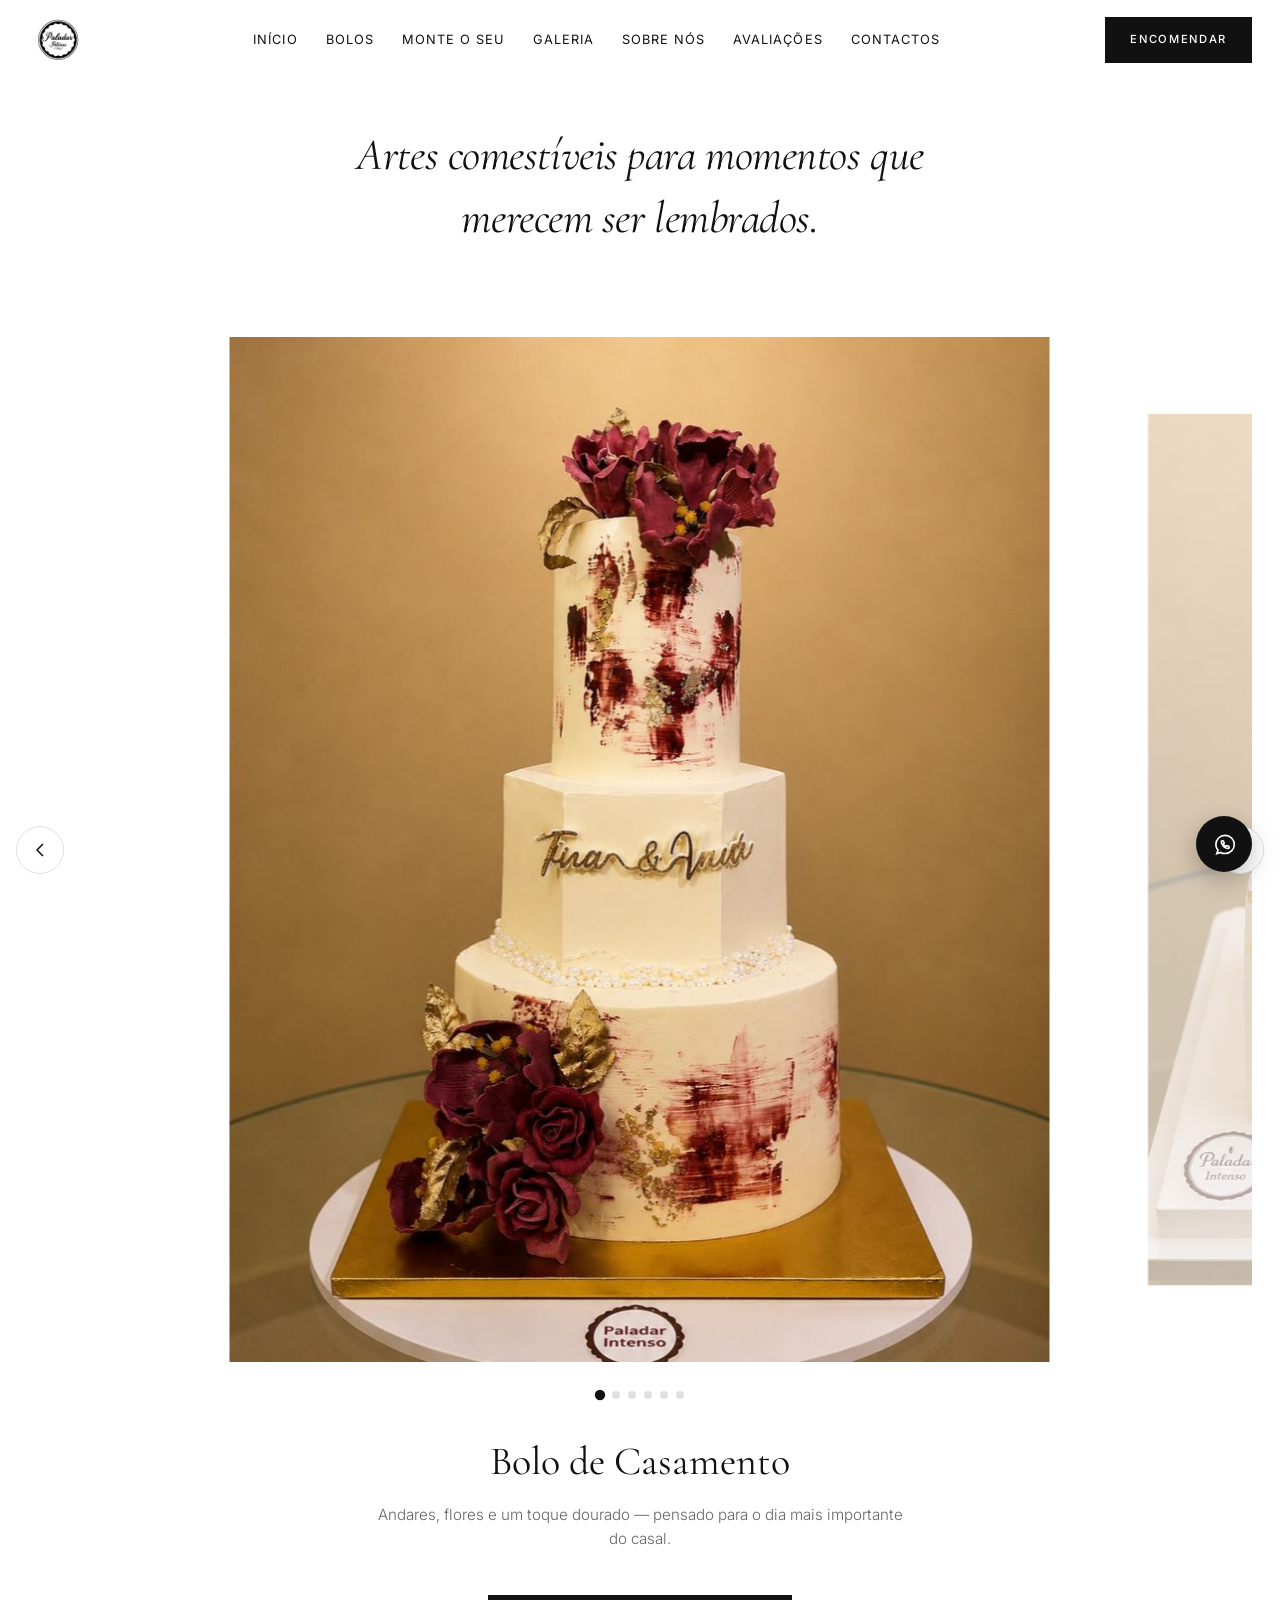
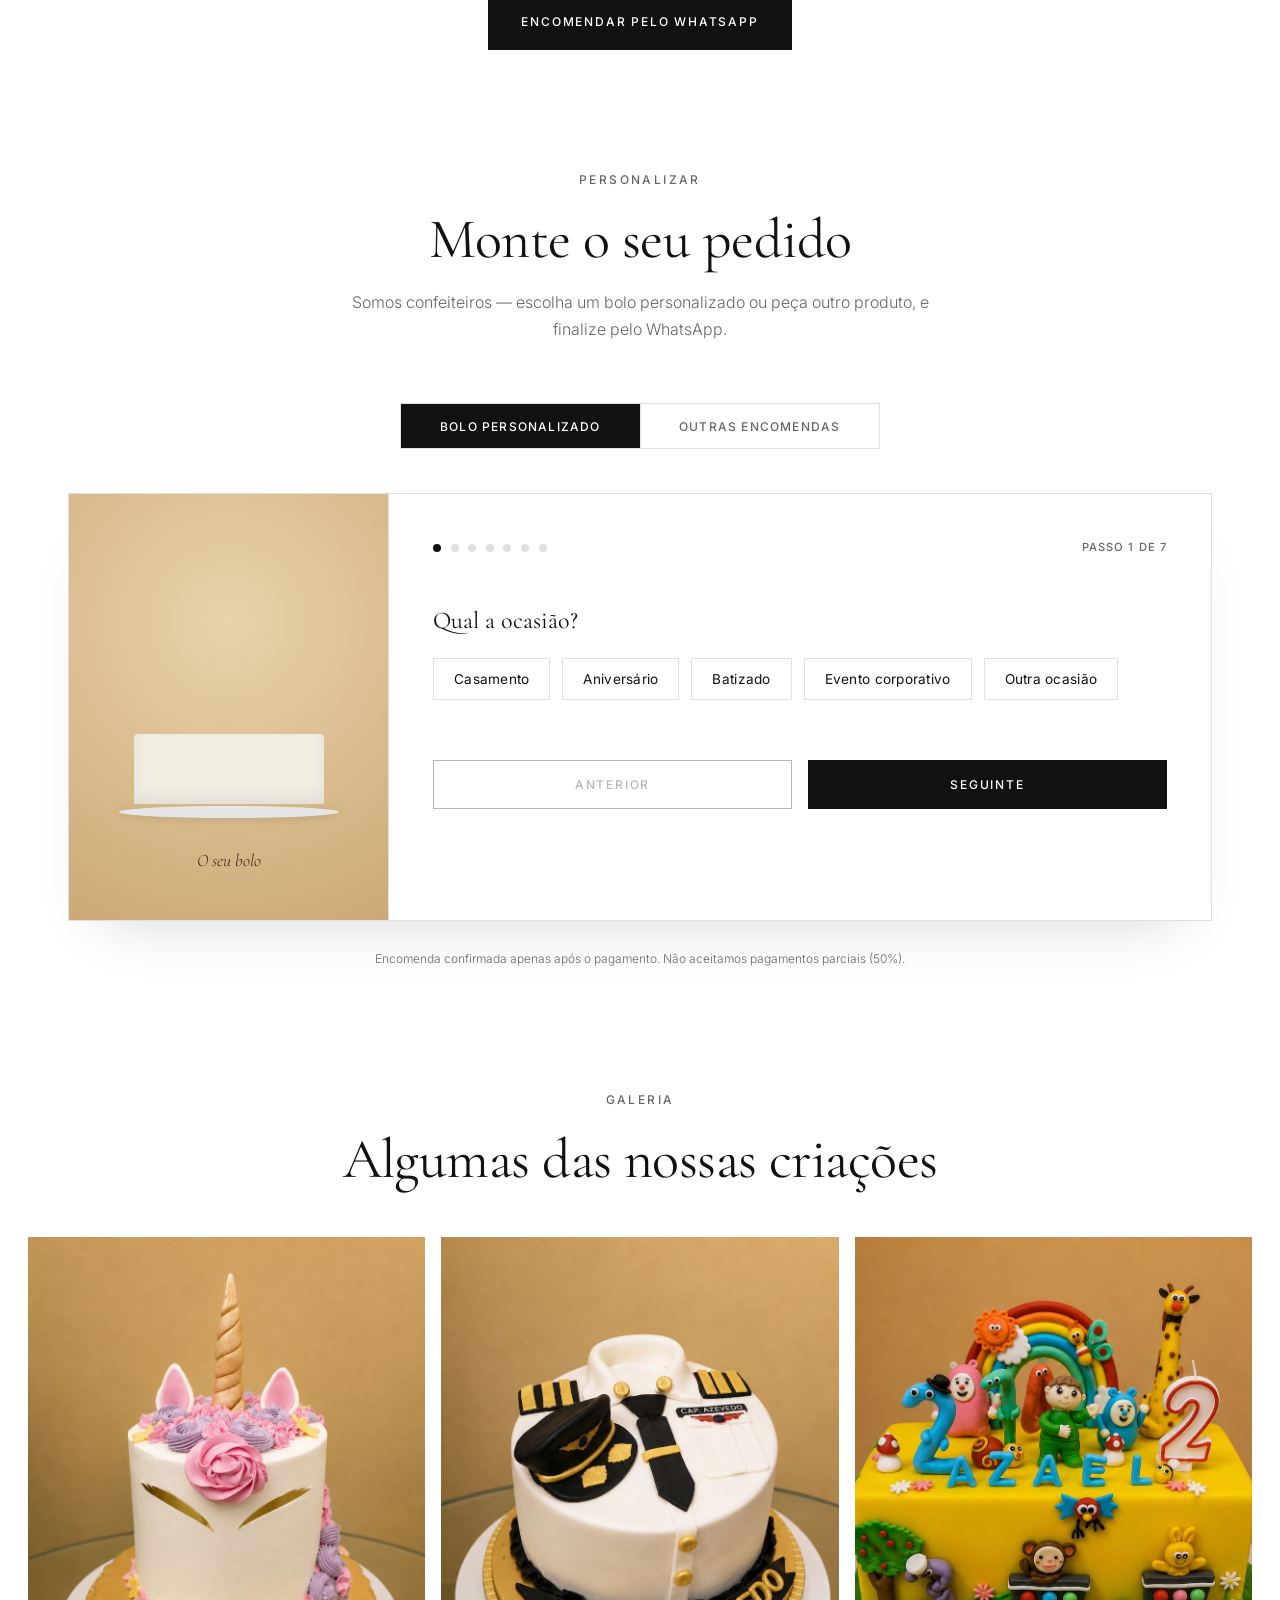
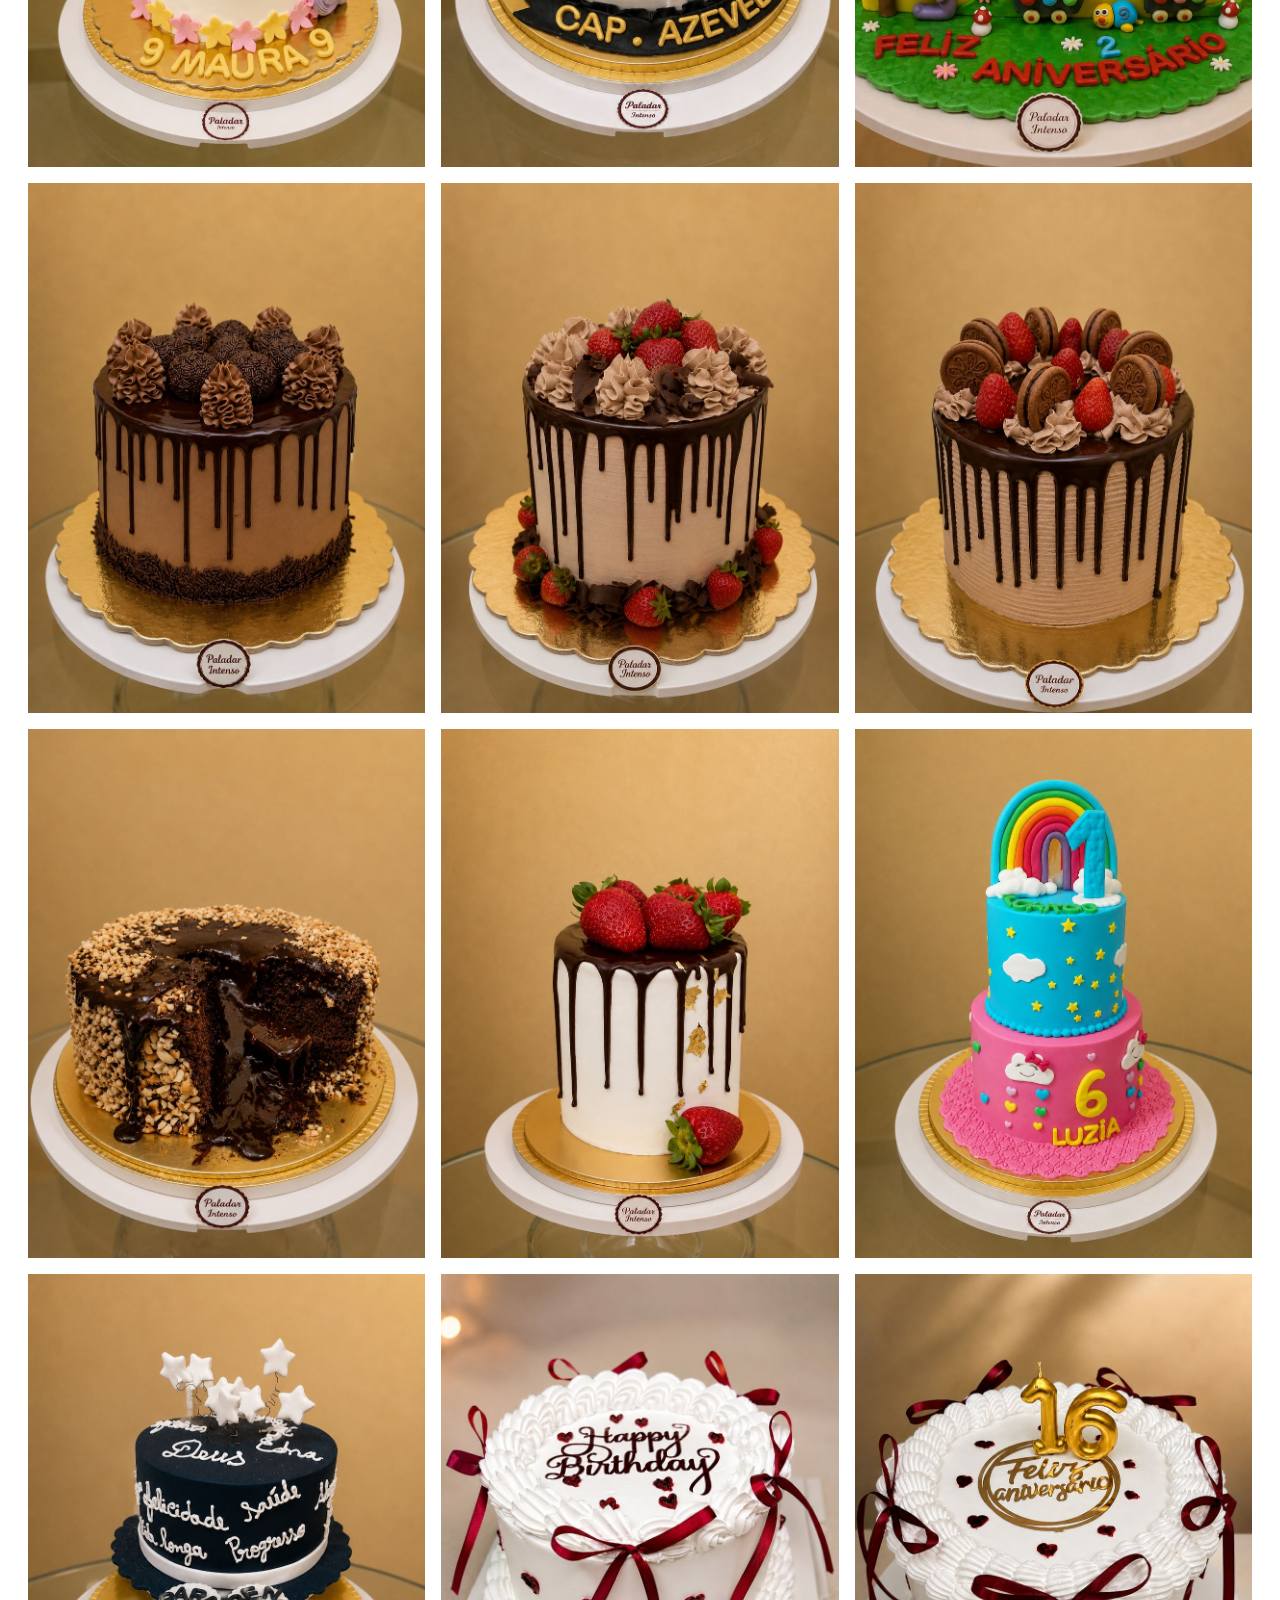
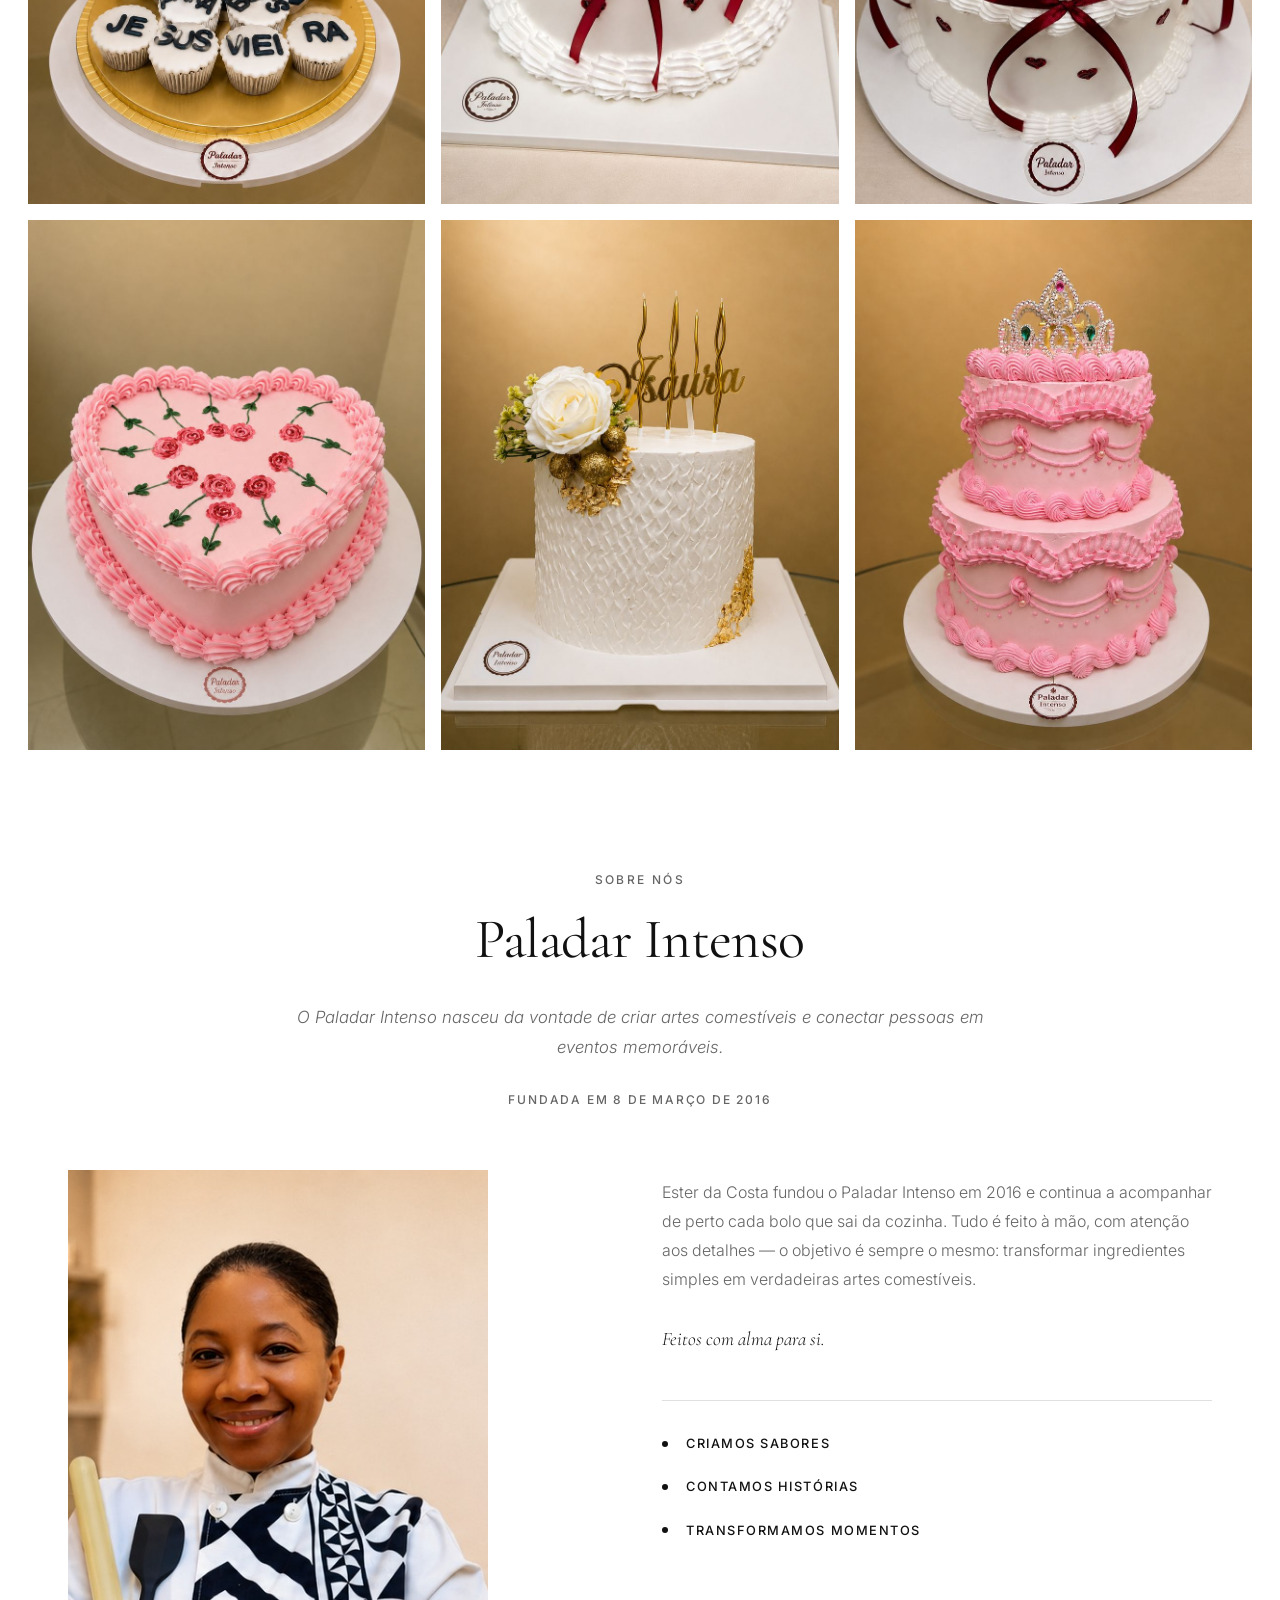
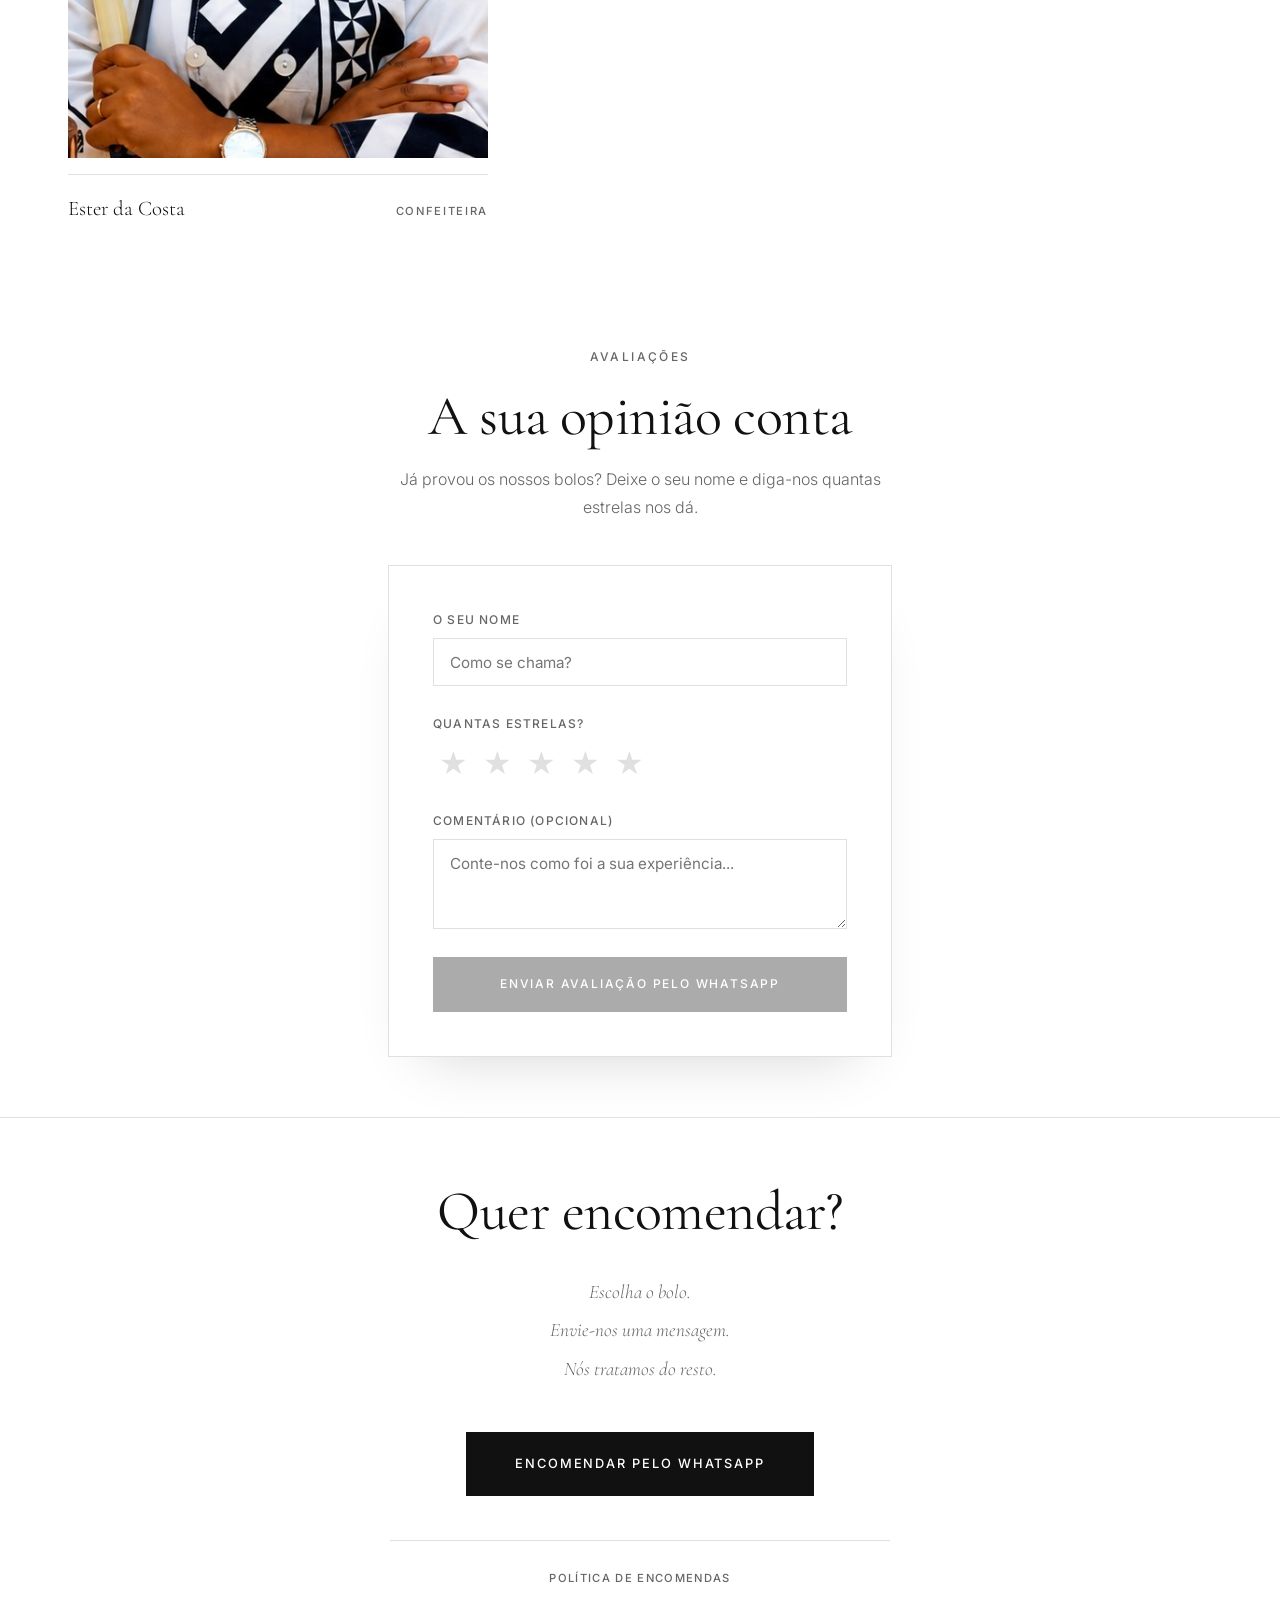
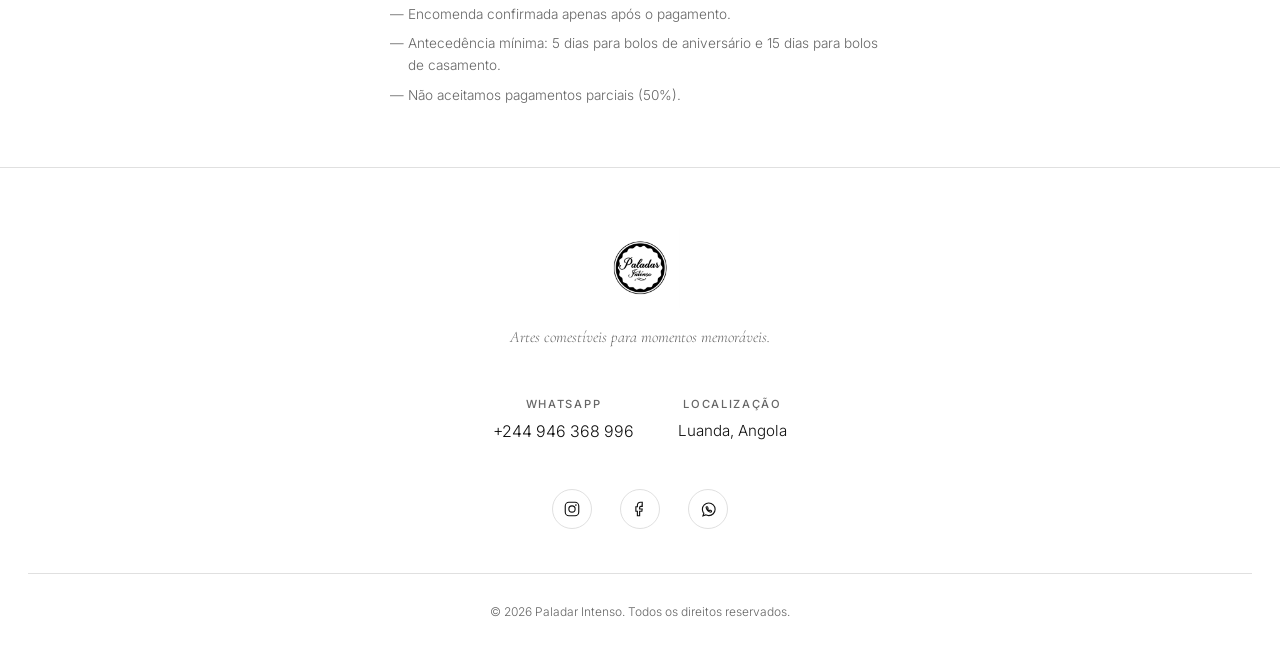
==== commit 9c23134e: "Add files via upload" ====
--- a/site-paladar intenso/index.html
+++ b/site-paladar intenso/index.html
@@ -1,434 +1,541 @@
-<!DOCTYPE html>
-<html lang="pt">
-<head>
-  <meta charset="UTF-8">
-  <meta name="viewport" content="width=device-width, initial-scale=1.0">
-  <meta name="description" content="Paladar Intenso — Artes comestíveis para momentos que merecem ser lembrados. Bolos artesanais em Luanda, Angola.">
-  <title>Paladar Intenso</title>
-
-  <link rel="canonical" href="https://www.paladarintenso.ao/">
-
-  <meta property="og:type" content="website">
-  <meta property="og:site_name" content="Paladar Intenso">
-  <meta property="og:title" content="Paladar Intenso — Bolos Artesanais em Luanda">
-  <meta property="og:description" content="Artes comestíveis para momentos que merecem ser lembrados. Bolos artesanais feitos com alma, em Luanda, Angola.">
-  <meta property="og:image" content="https://www.paladarintenso.ao/assets/images/bolo-aniversario.jpg">
-  <meta property="og:url" content="https://www.paladarintenso.ao/">
-  <meta property="og:locale" content="pt_PT">
-  <meta name="twitter:card" content="summary_large_image">
-  <meta name="twitter:title" content="Paladar Intenso — Bolos Artesanais em Luanda">
-  <meta name="twitter:description" content="Artes comestíveis para momentos que merecem ser lembrados. Bolos artesanais feitos com alma, em Luanda, Angola.">
-  <meta name="twitter:image" content="https://www.paladarintenso.ao/assets/images/bolo-aniversario.jpg">
-  <meta name="theme-color" content="#111111">
-
-  <link rel="preconnect" href="https://fonts.googleapis.com">
-  <link rel="preconnect" href="https://fonts.gstatic.com" crossorigin>
-  <link href="https://fonts.googleapis.com/css2?family=Cormorant+Garamond:ital,wght@0,400;0,500;0,600;1,400&family=Inter:wght@300;400;500&display=swap" rel="stylesheet">
-  <link rel="stylesheet" href="css/style.css">
-  <link rel="icon" type="image/png" href="assets/logo-light.png">
-
-  <script type="application/ld+json">
-  {
-    "@context": "https://schema.org",
-    "@type": "Bakery",
-    "name": "Paladar Intenso",
-    "description": "Artes comestíveis para momentos que merecem ser lembrados. Bolos artesanais em Luanda, Angola.",
-    "image": "https://www.paladarintenso.ao/assets/images/bolo-aniversario.jpg",
-    "url": "https://www.paladarintenso.ao/",
-    "telephone": "+244946368996",
-    "address": {
-      "@type": "PostalAddress",
-      "addressLocality": "Luanda",
-      "addressCountry": "AO"
-    },
-    "sameAs": [
-      "https://www.instagram.com/paladarintenso/",
-      "https://www.facebook.com/variedadesdesabor"
-    ]
-  }
-  </script>
-</head>
-<body>
-
-  <!-- Cabeçalho -->
-  <header class="header" id="header">
-    <div class="header__inner">
-      <a href="#inicio" class="header__logo">
-        <img src="assets/logo-light.png" alt="Paladar Intenso" width="80" height="80">
-      </a>
-
-      <nav class="header__nav" id="nav">
-        <a href="#inicio" class="nav-link">Início</a>
-        <a href="#bolos" class="nav-link">Bolos</a>
-        <a href="#montar" class="nav-link">Monte o Seu</a>
-        <a href="#galeria" class="nav-link">Galeria</a>
-        <a href="#sobre" class="nav-link">Sobre Nós</a>
-        <a href="#contactos" class="nav-link">Contactos</a>
-      </nav>
-
-      <a href="#" class="btn btn--primary header__cta" id="header-whatsapp">
-        Encomendar
-      </a>
-
-      <button class="header__menu-btn" id="menu-btn" aria-label="Abrir menu">
-        <span></span>
-        <span></span>
-      </button>
-    </div>
-  </header>
-
-  <!-- Hero -->
-  <section class="hero" id="inicio">
-    <div class="hero__content">
-      <p class="hero__tagline">Artes comestíveis para momentos que merecem ser lembrados.</p>
-    </div>
-  </section>
-
-  <!-- Carrossel de Bolos -->
-  <section class="carousel-section" id="bolos">
-    <div class="carousel" id="carousel">
-      <button class="carousel__arrow carousel__arrow--prev" id="carousel-prev" aria-label="Bolo anterior">
-        <svg width="24" height="24" viewBox="0 0 24 24" fill="none" stroke="currentColor" stroke-width="1.5">
-          <path d="M15 18l-6-6 6-6"/>
-        </svg>
-      </button>
-
-      <div class="carousel__viewport" id="carousel-viewport">
-        <div class="carousel__track" id="carousel-track">
-          <!-- Slides gerados via JavaScript -->
-        </div>
-      </div>
-
-      <button class="carousel__arrow carousel__arrow--next" id="carousel-next" aria-label="Próximo bolo">
-        <svg width="24" height="24" viewBox="0 0 24 24" fill="none" stroke="currentColor" stroke-width="1.5">
-          <path d="M9 18l6-6-6-6"/>
-        </svg>
-      </button>
-    </div>
-
-    <div class="carousel__dots" id="carousel-dots"></div>
-
-    <div class="carousel__info" id="carousel-info">
-      <h2 class="carousel__title" id="carousel-title"></h2>
-      <p class="carousel__desc" id="carousel-desc"></p>
-      <a href="#" class="btn btn--primary carousel__order" id="carousel-order">
-        Encomendar pelo WhatsApp
-      </a>
-    </div>
-  </section>
-
-  <!-- Monte o Seu Bolo -->
-  <section class="builder" id="montar">
-    <div class="builder__header">
-      <span class="section-label">Personalizar</span>
-      <h2 class="section-title">Monte o seu bolo</h2>
-      <p class="builder__intro">Escolha cada detalhe e finalize a encomenda pelo WhatsApp.</p>
-    </div>
-
-    <div class="builder__layout">
-      <div class="builder__preview">
-        <div class="builder__cake" id="cake-preview" aria-hidden="true">
-          <div class="builder__cake-toppers" id="cake-toppers"></div>
-          <div class="cake-tier cake-tier--3" data-tier="3"></div>
-          <div class="cake-tier cake-tier--2" data-tier="2"></div>
-          <div class="cake-tier cake-tier--1" data-tier="1"></div>
-          <div class="cake-plate"></div>
-        </div>
-        <p class="builder__preview-label" id="preview-label">O seu bolo</p>
-      </div>
-
-      <div class="builder__panel">
-        <div class="builder__steps" id="builder-steps">
-          <div class="builder__progress-row">
-            <div class="builder__progress">
-              <span class="builder__step-dot active" data-step="0"></span>
-              <span class="builder__step-dot" data-step="1"></span>
-              <span class="builder__step-dot" data-step="2"></span>
-              <span class="builder__step-dot" data-step="3"></span>
-              <span class="builder__step-dot" data-step="4"></span>
-              <span class="builder__step-dot" data-step="5"></span>
-              <span class="builder__step-dot" data-step="6"></span>
-            </div>
-            <span class="builder__step-counter" id="step-counter">Passo 1 de 7</span>
-          </div>
-
-          <!-- Passo 1: Ocasião -->
-          <div class="builder__step active" data-step="0">
-            <h3 class="builder__step-title">Qual a ocasião?</h3>
-            <div class="builder__options" data-field="occasion">
-              <button type="button" class="builder__option" data-value="Casamento">Casamento</button>
-              <button type="button" class="builder__option" data-value="Aniversário">Aniversário</button>
-              <button type="button" class="builder__option" data-value="Batizado">Batizado</button>
-              <button type="button" class="builder__option" data-value="Evento corporativo">Evento corporativo</button>
-              <button type="button" class="builder__option" data-value="Outra ocasião">Outra ocasião</button>
-            </div>
-          </div>
-
-          <!-- Passo 2: Base -->
-          <div class="builder__step" data-step="1">
-            <h3 class="builder__step-title">Quantos andares?</h3>
-            <div class="builder__options" data-field="tiers">
-              <button type="button" class="builder__option" data-value="1">1 andar</button>
-              <button type="button" class="builder__option" data-value="2">2 andares</button>
-              <button type="button" class="builder__option" data-value="3">3 andares</button>
-              <button type="button" class="builder__option" data-value="naked">Naked cake</button>
-            </div>
-          </div>
-
-          <!-- Passo 3: Sabor -->
-          <div class="builder__step" data-step="2">
-            <h3 class="builder__step-title">Qual o sabor?</h3>
-            <div class="builder__options" data-field="flavor">
-              <button type="button" class="builder__option builder__option--swatch" data-value="Chocolate"><span class="builder__swatch" style="background:#3d2314"></span>Chocolate</button>
-              <button type="button" class="builder__option builder__option--swatch" data-value="Red Velvet"><span class="builder__swatch" style="background:#8b2942"></span>Red Velvet</button>
-              <button type="button" class="builder__option builder__option--swatch" data-value="Baunilha"><span class="builder__swatch" style="background:#f5f0e8"></span>Baunilha</button>
-              <button type="button" class="builder__option builder__option--swatch" data-value="Limão"><span class="builder__swatch" style="background:#f5f5dc"></span>Limão</button>
-              <button type="button" class="builder__option builder__option--swatch" data-value="Coco"><span class="builder__swatch" style="background:#fafafa"></span>Coco</button>
-              <button type="button" class="builder__option builder__option--swatch" data-value="Misto"><span class="builder__swatch" style="background:#e8e0d8"></span>Misto</button>
-              <button type="button" class="builder__option builder__option--swatch builder__option--custom" data-value="Outro sabor"><span class="builder__swatch builder__swatch--custom">+</span>Outro sabor</button>
-            </div>
-
-            <div class="builder__field builder__field--custom hidden" id="custom-flavor-field">
-              <label class="builder__label" for="custom-flavor">Qual sabor gostaria?</label>
-              <input type="text" id="custom-flavor" class="builder__input" placeholder="Ex: Maracujá, Manga, Baunilha com Nutella...">
-            </div>
-          </div>
-
-          <!-- Passo 4: Cobertura -->
-          <div class="builder__step" data-step="3">
-            <h3 class="builder__step-title">Que tipo de cobertura?</h3>
-            <div class="builder__options" data-field="covering">
-              <button type="button" class="builder__option" data-value="Chantilly">Chantilly</button>
-              <button type="button" class="builder__option" data-value="Buttercream">Buttercream</button>
-              <button type="button" class="builder__option" data-value="Pasta americana">Pasta americana</button>
-              <button type="button" class="builder__option" data-value="Ganache">Ganache</button>
-              <button type="button" class="builder__option builder__option--custom" data-value="Outra cobertura"><span class="builder__swatch builder__swatch--custom">+</span>Outra cobertura</button>
-            </div>
-
-            <div class="builder__field builder__field--custom hidden" id="custom-covering-field">
-              <label class="builder__label" for="custom-covering">Qual cobertura gostaria?</label>
-              <input type="text" id="custom-covering" class="builder__input" placeholder="Ex: Glacê real, Merengue suíço...">
-            </div>
-          </div>
-
-          <!-- Passo 5: Tamanho -->
-          <div class="builder__step" data-step="4">
-            <h3 class="builder__step-title">Para quantas pessoas?</h3>
-            <div class="builder__options" data-field="size">
-              <button type="button" class="builder__option" data-value="15–20 pessoas">15–20 pessoas</button>
-              <button type="button" class="builder__option" data-value="25–30 pessoas">25–30 pessoas</button>
-              <button type="button" class="builder__option" data-value="40–50 pessoas">40–50 pessoas</button>
-              <button type="button" class="builder__option" data-value="50+ pessoas">50+ pessoas</button>
-            </div>
-          </div>
-
-          <!-- Passo 6: Decoração -->
-          <div class="builder__step" data-step="5">
-            <h3 class="builder__step-title">Estilo de decoração</h3>
-            <div class="builder__options" data-field="decoration">
-              <button type="button" class="builder__option" data-value="Minimalista">Minimalista</button>
-              <button type="button" class="builder__option" data-value="Floral">Floral</button>
-              <button type="button" class="builder__option" data-value="Temático">Temático</button>
-              <button type="button" class="builder__option" data-value="Elegante com detalhes dourados">Elegante com detalhes dourados</button>
-            </div>
-
-            <h3 class="builder__step-title builder__step-title--sub">Extras (opcional)</h3>
-            <div class="builder__options builder__options--multi" data-field="extras">
-              <button type="button" class="builder__option builder__option--multi" data-value="Topper personalizado">Topper personalizado</button>
-              <button type="button" class="builder__option builder__option--multi" data-value="Flores naturais">Flores naturais</button>
-              <button type="button" class="builder__option builder__option--multi" data-value="Frutas frescas">Frutas frescas</button>
-              <button type="button" class="builder__option builder__option--multi" data-value="Macarons">Macarons</button>
-              <button type="button" class="builder__option builder__option--multi" data-value="Velas">Velas</button>
-            </div>
-          </div>
-
-          <!-- Passo 7: Detalhes finais -->
-          <div class="builder__step" data-step="6">
-            <h3 class="builder__step-title">Detalhes finais</h3>
-
-            <div class="builder__field">
-              <label class="builder__label" for="cake-name">O seu nome</label>
-              <input type="text" id="cake-name" class="builder__input" placeholder="Como se chama?">
-            </div>
-
-            <div class="builder__field">
-              <label class="builder__label" for="cake-message">Mensagem no bolo (opcional)</label>
-              <input type="text" id="cake-message" class="builder__input" placeholder="Ex: Feliz Aniversário, Maria">
-            </div>
-
-            <div class="builder__field">
-              <label class="builder__label" for="cake-date">Data desejada</label>
-              <input type="date" id="cake-date" class="builder__input">
-              <span class="builder__hint">Antecedência mínima: 5 dias para aniversário, 15 dias para casamento.</span>
-            </div>
-
-            <div class="builder__field">
-              <label class="builder__label" for="cake-notes">Notas adicionais (opcional)</label>
-              <textarea id="cake-notes" class="builder__input builder__textarea" rows="3" placeholder="Alergias, referências, cores preferidas..."></textarea>
-            </div>
-
-            <div class="builder__summary" id="builder-summary">
-              <h4 class="builder__summary-title">Resumo da encomenda</h4>
-              <ul class="builder__summary-list" id="summary-list"></ul>
-            </div>
-          </div>
-        </div>
-
-        <div class="builder__nav">
-          <button type="button" class="btn btn--outline" id="builder-prev" disabled>Anterior</button>
-          <button type="button" class="btn btn--primary" id="builder-next">Seguinte</button>
-          <a href="#" class="btn btn--primary builder__order-btn hidden" id="builder-order" target="_blank" rel="noopener">
-            Finalizar encomenda
-          </a>
-        </div>
-
-        <p class="builder__payment-note">Encomenda confirmada apenas após o pagamento. Não aceitamos pagamentos parciais (50%).</p>
-      </div>
-    </div>
-  </section>
-
-  <!-- Galeria -->
-  <section class="gallery" id="galeria">
-    <div class="gallery__header">
-      <span class="section-label">Galeria</span>
-      <h2 class="section-title">Algumas das nossas criações</h2>
-    </div>
-    <div class="gallery__grid" id="gallery-grid">
-      <!-- Imagens geradas via JavaScript -->
-    </div>
-  </section>
-
-  <!-- Sobre Nós -->
-  <section class="about" id="sobre">
-    <div class="about__intro">
-      <span class="section-label">Sobre Nós</span>
-      <h2 class="section-title">Paladar Intenso</h2>
-      <p class="about__concept">
-        O Paladar Intenso nasceu da vontade de criar artes comestíveis e conectar pessoas em eventos memoráveis.
-      </p>
-      <p class="about__founded">Fundada em 8 de Março de 2016</p>
-    </div>
-
-    <div class="about__founder">
-      <div class="about__photo">
-        <img src="assets/images/fundadora.jpg" alt="Ester da Costa — Confeiteira e fundadora do Paladar Intenso" id="founder-photo" class="loaded">
-      </div>
-      <div class="about__text">
-        <h3 class="about__name">Ester da Costa</h3>
-        <p class="about__role">Confeiteira</p>
-        <div class="about__bio">
-          <p>
-            Ester da Costa fundou o Paladar Intenso em 2016 e continua a acompanhar de perto cada
-            bolo que sai da cozinha. Tudo é feito à mão, com atenção aos detalhes — o objetivo é
-            sempre o mesmo: transformar ingredientes simples em verdadeiras artes comestíveis.
-          </p>
-          <p class="about__tagline">Feitos com alma para si.</p>
-        </div>
-
-        <ul class="about__values">
-          <li class="about__value">
-            <span class="about__value-label">Criamos sabores</span>
-          </li>
-          <li class="about__value">
-            <span class="about__value-label">Contamos histórias</span>
-          </li>
-          <li class="about__value">
-            <span class="about__value-label">Transformamos momentos</span>
-          </li>
-        </ul>
-      </div>
-    </div>
-  </section>
-
-  <!-- Encomendas -->
-  <section class="order-cta">
-    <div class="order-cta__content">
-      <h2 class="section-title">Quer encomendar?</h2>
-      <div class="order-cta__steps">
-        <p>Escolha o bolo.</p>
-        <p>Envie-nos uma mensagem.</p>
-        <p>Nós tratamos do resto.</p>
-      </div>
-      <a href="#" class="btn btn--primary btn--large" id="order-whatsapp">
-        Encomendar pelo WhatsApp
-      </a>
-
-      <div class="order-cta__policy">
-        <span class="order-cta__policy-label">Política de encomendas</span>
-        <ul>
-          <li>Encomenda confirmada apenas após o pagamento.</li>
-          <li>Antecedência mínima: 5 dias para bolos de aniversário e 15 dias para bolos de casamento.</li>
-          <li>Não aceitamos pagamentos parciais (50%).</li>
-        </ul>
-      </div>
-    </div>
-  </section>
-
-  <!-- Contactos / Rodapé -->
-  <footer class="footer" id="contactos">
-    <div class="footer__brand">
-      <img src="assets/logo-light.png" alt="Paladar Intenso" class="footer__logo" width="100" height="100">
-      <p class="footer__tagline">Artes comestíveis para momentos memoráveis.</p>
-    </div>
-
-    <div class="footer__contact">
-      <div class="footer__item">
-        <span class="footer__label">WhatsApp</span>
-        <a href="https://wa.me/244946368996" class="footer__link">+244 946 368 996</a>
-      </div>
-      <div class="footer__item">
-        <span class="footer__label">Localização</span>
-        <span class="footer__text">Luanda, Angola</span>
-      </div>
-    </div>
-
-    <div class="footer__social">
-      <a href="https://www.instagram.com/paladarintenso/" class="footer__social-link" id="link-instagram" aria-label="Instagram" target="_blank" rel="noopener">
-        <svg width="18" height="18" viewBox="0 0 24 24" fill="none" stroke="currentColor" stroke-width="1.5">
-          <rect x="3" y="3" width="18" height="18" rx="5"/>
-          <circle cx="12" cy="12" r="4.2"/>
-          <circle cx="17.2" cy="6.8" r="1.1" fill="currentColor" stroke="none"/>
-        </svg>
-      </a>
-      <a href="https://www.facebook.com/variedadesdesabor" class="footer__social-link" id="link-facebook" aria-label="Facebook" target="_blank" rel="noopener">
-        <svg width="18" height="18" viewBox="0 0 24 24" fill="none" stroke="currentColor" stroke-width="1.5">
-          <path d="M15 8.5h-2c-.8 0-1.5.7-1.5 1.5v2h3.4l-.4 3H11.5V21h-3v-6H6.5V9h2V7.2C8.5 4.9 10 3 12.5 3H15v3.5c-.1 0-1 0 0 0z"/>
-        </svg>
-      </a>
-      <a href="https://wa.me/244946368996" class="footer__social-link" aria-label="WhatsApp" target="_blank" rel="noopener">
-        <svg width="18" height="18" viewBox="0 0 24 24" fill="none" stroke="currentColor" stroke-width="1.5">
-          <path d="M6.5 17.5l-1.2 3.5 3.6-1.2c1.2.7 2.6 1 4.1 1 4.7 0 8.5-3.8 8.5-8.4S17.7 4 13 4 4.5 7.8 4.5 12.4c0 1.6.4 3 1.2 4.3z"/>
-          <path d="M9.5 9.8c0-.4.4-.8.8-.8h.6c.3 0 .6.2.7.5l.5 1.3c.1.3 0 .6-.2.8l-.5.5c.4 1 1.2 1.8 2.2 2.2l.5-.5c.2-.2.5-.3.8-.2l1.3.5c.3.1.5.4.5.7v.6c0 .4-.4.8-.8.8-3 0-6.4-3.4-6.4-6.4z"/>
-        </svg>
-      </a>
-    </div>
-
-    <p class="footer__copy">&copy; 2026 Paladar Intenso. Todos os direitos reservados.</p>
-  </footer>
-
-  <!-- Encomendar bolo da galeria -->
-  <dialog class="gallery-modal" id="gallery-modal">
-    <div class="gallery-modal__panel">
-      <button type="button" class="gallery-modal__close" id="gallery-modal-close" aria-label="Fechar">
-        <svg width="20" height="20" viewBox="0 0 24 24" fill="none" stroke="currentColor" stroke-width="1.5">
-          <path d="M6 6l12 12M18 6L6 18"/>
-        </svg>
-      </button>
-      <img class="gallery-modal__image" id="gallery-modal-image" alt="">
-      <div class="gallery-modal__body">
-        <h3 class="gallery-modal__title" id="gallery-modal-title"></h3>
-        <div class="builder__field">
-          <label class="builder__label" for="gallery-modal-note">Informação adicional (opcional)</label>
-          <textarea id="gallery-modal-note" class="builder__input builder__textarea" rows="3" placeholder="Tamanho, data desejada, mensagem no bolo..."></textarea>
-        </div>
-        <a href="#" class="btn btn--primary gallery-modal__order" id="gallery-modal-order" target="_blank" rel="noopener">
-          Encomendar pelo WhatsApp
-        </a>
-      </div>
-    </div>
-  </dialog>
-
-  <script src="js/main.js"></script>
-  <script src="js/builder.js"></script>
-</body>
-</html>
+<!DOCTYPE html>
+<html lang="pt">
+<head>
+  <meta charset="UTF-8">
+  <meta name="viewport" content="width=device-width, initial-scale=1.0">
+  <meta name="description" content="Paladar Intenso — Artes comestíveis para momentos que merecem ser lembrados. Confeitaria artesanal em Luanda, Angola.">
+  <title>Paladar Intenso</title>
+
+  <link rel="canonical" href="https://paladarintenso.ao/">
+
+  <meta property="og:title" content="Paladar Intenso">
+  <meta property="og:description" content="Bolos personalizados para momentos inesquecíveis.">
+  <meta property="og:image" content="https://paladarintenso.ao/assets/og-image.jpg">
+  <meta property="og:url" content="https://paladarintenso.ao/">
+  <meta property="og:type" content="website">
+  <meta property="og:site_name" content="Paladar Intenso">
+  <meta property="og:locale" content="pt_PT">
+  <meta name="twitter:card" content="summary_large_image">
+  <meta name="twitter:title" content="Paladar Intenso">
+  <meta name="twitter:description" content="Bolos personalizados para momentos inesquecíveis.">
+  <meta name="twitter:image" content="https://paladarintenso.ao/assets/og-image.jpg">
+  <meta name="theme-color" content="#111111">
+
+  <link rel="preconnect" href="https://fonts.googleapis.com">
+  <link rel="preconnect" href="https://fonts.gstatic.com" crossorigin>
+  <link href="https://fonts.googleapis.com/css2?family=Cormorant+Garamond:ital,wght@0,400;0,500;0,600;1,400&family=Inter:wght@300;400;500&display=swap" rel="stylesheet">
+  <link rel="stylesheet" href="css/style.css">
+  <link rel="icon" type="image/png" href="assets/logo-light.png">
+
+  <script type="application/ld+json">
+  {
+    "@context": "https://schema.org",
+    "@type": "Bakery",
+    "name": "Paladar Intenso",
+    "description": "Artes comestíveis para momentos que merecem ser lembrados. Confeitaria artesanal em Luanda, Angola.",
+    "image": "https://paladarintenso.ao/assets/og-image.jpg",
+    "url": "https://paladarintenso.ao/",
+    "telephone": "+244946368996",
+    "address": {
+      "@type": "PostalAddress",
+      "addressLocality": "Luanda",
+      "addressCountry": "AO"
+    },
+    "sameAs": [
+      "https://www.instagram.com/paladarintenso/",
+      "https://www.facebook.com/variedadesdesabor"
+    ]
+  }
+  </script>
+</head>
+<body>
+
+  <!-- Cabeçalho -->
+  <header class="header" id="header">
+    <div class="header__inner">
+      <a href="#inicio" class="header__logo">
+        <img src="assets/logo-light.png" alt="Paladar Intenso" width="80" height="80">
+      </a>
+
+      <nav class="header__nav" id="nav">
+        <a href="#inicio" class="nav-link">Início</a>
+        <a href="#bolos" class="nav-link">Bolos</a>
+        <a href="#montar" class="nav-link">Monte o Seu</a>
+        <a href="#galeria" class="nav-link">Galeria</a>
+        <a href="#sobre" class="nav-link">Sobre Nós</a>
+        <a href="#avaliacoes" class="nav-link">Avaliações</a>
+        <a href="#contactos" class="nav-link">Contactos</a>
+      </nav>
+
+      <a href="#" class="btn btn--primary header__cta" id="header-whatsapp" target="_blank" rel="noopener">
+        Encomendar
+      </a>
+
+      <button class="header__menu-btn" id="menu-btn" aria-label="Abrir menu">
+        <span></span>
+        <span></span>
+      </button>
+    </div>
+  </header>
+
+  <!-- Hero -->
+  <section class="hero" id="inicio">
+    <div class="hero__content">
+      <p class="hero__tagline">Artes comestíveis para momentos que merecem ser lembrados.</p>
+    </div>
+  </section>
+
+  <!-- Carrossel de Bolos -->
+  <section class="carousel-section" id="bolos">
+    <div class="carousel" id="carousel">
+      <button class="carousel__arrow carousel__arrow--prev" id="carousel-prev" aria-label="Bolo anterior">
+        <svg width="24" height="24" viewBox="0 0 24 24" fill="none" stroke="currentColor" stroke-width="1.5">
+          <path d="M15 18l-6-6 6-6"/>
+        </svg>
+      </button>
+
+      <div class="carousel__viewport" id="carousel-viewport">
+        <div class="carousel__track" id="carousel-track">
+          <!-- Slides gerados via JavaScript -->
+        </div>
+      </div>
+
+      <button class="carousel__arrow carousel__arrow--next" id="carousel-next" aria-label="Próximo bolo">
+        <svg width="24" height="24" viewBox="0 0 24 24" fill="none" stroke="currentColor" stroke-width="1.5">
+          <path d="M9 18l6-6-6-6"/>
+        </svg>
+      </button>
+    </div>
+
+    <div class="carousel__dots" id="carousel-dots"></div>
+
+    <div class="carousel__info" id="carousel-info">
+      <h2 class="carousel__title" id="carousel-title"></h2>
+      <p class="carousel__desc" id="carousel-desc"></p>
+      <a href="#" class="btn btn--primary carousel__order" id="carousel-order" target="_blank" rel="noopener">
+        Encomendar pelo WhatsApp
+      </a>
+    </div>
+  </section>
+
+  <!-- Monte o Seu Pedido -->
+  <section class="builder" id="montar">
+    <div class="builder__header">
+      <span class="section-label">Personalizar</span>
+      <h2 class="section-title">Monte o seu pedido</h2>
+      <p class="builder__intro">Somos confeiteiros — escolha um bolo personalizado ou peça outro produto, e finalize pelo WhatsApp.</p>
+    </div>
+
+    <div class="builder__mode-toggle" id="builder-mode-toggle">
+      <button type="button" class="builder__mode-btn active" data-mode="cake">Bolo personalizado</button>
+      <button type="button" class="builder__mode-btn" data-mode="other">Outras Encomendas</button>
+    </div>
+
+    <div class="builder__layout" id="cake-mode-panel">
+      <div class="builder__preview">
+        <div class="builder__cake" id="cake-preview" aria-hidden="true">
+          <div class="builder__cake-toppers" id="cake-toppers"></div>
+          <div class="cake-tier cake-tier--3" data-tier="3"></div>
+          <div class="cake-tier cake-tier--2" data-tier="2"></div>
+          <div class="cake-tier cake-tier--1" data-tier="1"></div>
+          <div class="cake-plate"></div>
+        </div>
+        <p class="builder__preview-label" id="preview-label">O seu bolo</p>
+      </div>
+
+      <div class="builder__panel">
+        <div class="builder__steps" id="builder-steps">
+          <div class="builder__progress-row">
+            <div class="builder__progress">
+              <span class="builder__step-dot active" data-step="0"></span>
+              <span class="builder__step-dot" data-step="1"></span>
+              <span class="builder__step-dot" data-step="2"></span>
+              <span class="builder__step-dot" data-step="3"></span>
+              <span class="builder__step-dot" data-step="4"></span>
+              <span class="builder__step-dot" data-step="5"></span>
+              <span class="builder__step-dot" data-step="6"></span>
+            </div>
+            <span class="builder__step-counter" id="step-counter">Passo 1 de 7</span>
+          </div>
+
+          <!-- Passo 1: Ocasião -->
+          <div class="builder__step active" data-step="0">
+            <h3 class="builder__step-title">Qual a ocasião?</h3>
+            <div class="builder__options" data-field="occasion">
+              <button type="button" class="builder__option" data-value="Casamento">Casamento</button>
+              <button type="button" class="builder__option" data-value="Aniversário">Aniversário</button>
+              <button type="button" class="builder__option" data-value="Batizado">Batizado</button>
+              <button type="button" class="builder__option" data-value="Evento corporativo">Evento corporativo</button>
+              <button type="button" class="builder__option" data-value="Outra ocasião">Outra ocasião</button>
+            </div>
+          </div>
+
+          <!-- Passo 2: Base -->
+          <div class="builder__step" data-step="1">
+            <h3 class="builder__step-title">Quantos andares?</h3>
+            <div class="builder__options" data-field="tiers">
+              <button type="button" class="builder__option" data-value="1">1 andar</button>
+              <button type="button" class="builder__option" data-value="2">2 andares</button>
+              <button type="button" class="builder__option" data-value="3">3 andares</button>
+              <button type="button" class="builder__option" data-value="naked">Naked cake</button>
+            </div>
+          </div>
+
+          <!-- Passo 3: Sabor -->
+          <div class="builder__step" data-step="2">
+            <h3 class="builder__step-title">Qual o sabor da massa?</h3>
+            <div class="builder__options" data-field="flavor">
+              <button type="button" class="builder__option builder__option--swatch" data-value="Chocolate"><span class="builder__swatch" style="background:#3d2314"></span>Chocolate</button>
+              <button type="button" class="builder__option builder__option--swatch" data-value="Red Velvet"><span class="builder__swatch" style="background:#8b2942"></span>Red Velvet</button>
+              <button type="button" class="builder__option builder__option--swatch" data-value="Baunilha"><span class="builder__swatch" style="background:#f5f0e8"></span>Baunilha</button>
+              <button type="button" class="builder__option builder__option--swatch" data-value="Limão"><span class="builder__swatch" style="background:#f5f5dc"></span>Limão</button>
+              <button type="button" class="builder__option builder__option--swatch" data-value="Coco"><span class="builder__swatch" style="background:#fafafa"></span>Coco</button>
+              <button type="button" class="builder__option builder__option--swatch" data-value="Misto"><span class="builder__swatch" style="background:#e8e0d8"></span>Misto</button>
+              <button type="button" class="builder__option builder__option--swatch builder__option--custom" data-value="Outro sabor"><span class="builder__swatch builder__swatch--custom">+</span>Outro sabor</button>
+            </div>
+
+            <div class="builder__field builder__field--custom hidden" id="custom-flavor-field">
+              <label class="builder__label" for="custom-flavor">Qual sabor gostaria?</label>
+              <input type="text" id="custom-flavor" class="builder__input" placeholder="Ex: Maracujá, Manga, Baunilha com Nutella...">
+            </div>
+          </div>
+
+          <!-- Passo 4: Cobertura -->
+          <div class="builder__step" data-step="3">
+            <h3 class="builder__step-title">Que tipo de cobertura?</h3>
+            <div class="builder__options" data-field="covering">
+              <button type="button" class="builder__option" data-value="Chantilly">Chantilly</button>
+              <button type="button" class="builder__option" data-value="Buttercream">Buttercream</button>
+              <button type="button" class="builder__option" data-value="Pasta americana">Pasta americana</button>
+              <button type="button" class="builder__option" data-value="Ganache">Ganache</button>
+              <button type="button" class="builder__option builder__option--custom" data-value="Outra cobertura"><span class="builder__swatch builder__swatch--custom">+</span>Outra cobertura</button>
+            </div>
+
+            <div class="builder__field builder__field--custom hidden" id="custom-covering-field">
+              <label class="builder__label" for="custom-covering">Qual cobertura gostaria?</label>
+              <input type="text" id="custom-covering" class="builder__input" placeholder="Ex: Glacê real, Merengue suíço...">
+            </div>
+          </div>
+
+          <!-- Passo 5: Tamanho -->
+          <div class="builder__step" data-step="4">
+            <h3 class="builder__step-title">Para quantas pessoas?</h3>
+            <div class="builder__options" data-field="size">
+              <button type="button" class="builder__option" data-value="15–20 pessoas">15–20 pessoas</button>
+              <button type="button" class="builder__option" data-value="25–30 pessoas">25–30 pessoas</button>
+              <button type="button" class="builder__option" data-value="40–50 pessoas">40–50 pessoas</button>
+              <button type="button" class="builder__option" data-value="50+ pessoas">50+ pessoas</button>
+            </div>
+          </div>
+
+          <!-- Passo 6: Decoração -->
+          <div class="builder__step" data-step="5">
+            <h3 class="builder__step-title">Estilo de decoração</h3>
+            <div class="builder__options" data-field="decoration">
+              <button type="button" class="builder__option" data-value="Minimalista">Minimalista</button>
+              <button type="button" class="builder__option" data-value="Floral">Floral</button>
+              <button type="button" class="builder__option" data-value="Temático">Temático</button>
+              <button type="button" class="builder__option" data-value="Elegante com detalhes dourados">Elegante com detalhes dourados</button>
+            </div>
+
+            <h3 class="builder__step-title builder__step-title--sub">Extras (opcional)</h3>
+            <div class="builder__options builder__options--multi" data-field="extras">
+              <button type="button" class="builder__option builder__option--multi" data-value="Topper personalizado">Topper personalizado</button>
+              <button type="button" class="builder__option builder__option--multi" data-value="Flores naturais">Flores naturais</button>
+              <button type="button" class="builder__option builder__option--multi" data-value="Frutas frescas">Frutas frescas</button>
+              <button type="button" class="builder__option builder__option--multi" data-value="Macarons">Macarons</button>
+              <button type="button" class="builder__option builder__option--multi" data-value="Velas">Velas</button>
+            </div>
+          </div>
+
+          <!-- Passo 7: Detalhes finais -->
+          <div class="builder__step" data-step="6">
+            <h3 class="builder__step-title">Detalhes finais</h3>
+
+            <div class="builder__field">
+              <label class="builder__label" for="cake-name">O seu nome</label>
+              <input type="text" id="cake-name" class="builder__input" placeholder="Como se chama?">
+            </div>
+
+            <div class="builder__field">
+              <label class="builder__label" for="cake-message">Mensagem no bolo (opcional)</label>
+              <input type="text" id="cake-message" class="builder__input" placeholder="Ex: Feliz Aniversário, Maria">
+            </div>
+
+            <div class="builder__field">
+              <label class="builder__label" for="cake-date">Data desejada</label>
+              <input type="date" id="cake-date" class="builder__input">
+              <span class="builder__hint">Antecedência mínima: 5 dias para aniversário, 15 dias para casamento.</span>
+            </div>
+
+            <div class="builder__field">
+              <label class="builder__label" for="cake-notes">Notas adicionais (opcional)</label>
+              <textarea id="cake-notes" class="builder__input builder__textarea" rows="3" placeholder="Alergias, referências, cores preferidas..."></textarea>
+            </div>
+
+            <div class="builder__field">
+              <label class="builder__label" for="cake-image">Imagem do bolo modelo (opcional)</label>
+              <input type="file" id="cake-image" class="builder__input builder__file" accept="image/*">
+              <img class="builder__image-preview hidden" id="cake-image-preview" alt="Pré-visualização do bolo modelo">
+              <span class="builder__hint">Se a imagem não seguir automaticamente, anexe-a na conversa do WhatsApp.</span>
+            </div>
+
+            <div class="builder__summary" id="builder-summary">
+              <h4 class="builder__summary-title">Resumo da encomenda</h4>
+              <ul class="builder__summary-list" id="summary-list"></ul>
+            </div>
+          </div>
+        </div>
+
+        <div class="builder__nav">
+          <button type="button" class="btn btn--outline" id="builder-prev" disabled>Anterior</button>
+          <button type="button" class="btn btn--primary" id="builder-next">Seguinte</button>
+          <a href="#" class="btn btn--primary builder__order-btn hidden" id="builder-order" target="_blank" rel="noopener">
+            Finalizar encomenda
+          </a>
+        </div>
+      </div>
+    </div>
+
+    <div class="builder__other-panel hidden" id="other-mode-panel">
+      <div class="builder__field">
+        <label class="builder__label" for="other-name">O seu nome</label>
+        <input type="text" id="other-name" class="builder__input" placeholder="Como se chama?">
+      </div>
+
+      <div class="builder__field">
+        <label class="builder__label" for="other-item">O que pretende encomendar</label>
+        <textarea id="other-item" class="builder__input builder__textarea" rows="3" placeholder="Ex: Cupcakes, torta, doces para festa..."></textarea>
+      </div>
+
+      <div class="builder__field">
+        <label class="builder__label" for="other-quantity">Quantidade</label>
+        <input type="text" id="other-quantity" class="builder__input" placeholder="Ex: 20 unidades, 2 bandejas...">
+      </div>
+
+      <div class="builder__field">
+        <label class="builder__label" for="other-date">Data desejada</label>
+        <input type="date" id="other-date" class="builder__input">
+        <span class="builder__hint">Antecedência mínima: 5 dias.</span>
+      </div>
+
+      <div class="builder__field">
+        <label class="builder__label" for="other-notes">Informação adicional (opcional)</label>
+        <textarea id="other-notes" class="builder__input builder__textarea" rows="3" placeholder="Alergias, preferências, local de entrega..."></textarea>
+      </div>
+
+      <div class="builder__field">
+        <label class="builder__label" for="other-image">Imagem do modelo pretendido (opcional)</label>
+        <input type="file" id="other-image" class="builder__input builder__file" accept="image/*">
+        <img class="builder__image-preview hidden" id="other-image-preview" alt="Pré-visualização do modelo">
+        <span class="builder__hint">Se a imagem não seguir automaticamente, anexe-a na conversa do WhatsApp.</span>
+      </div>
+
+      <a href="#" class="btn btn--primary other-orders__submit" id="other-order-whatsapp" target="_blank" rel="noopener">
+        Pedir pelo WhatsApp
+      </a>
+    </div>
+
+    <p class="builder__payment-note">Encomenda confirmada apenas após o pagamento. Não aceitamos pagamentos parciais (50%).</p>
+  </section>
+
+  <!-- Galeria -->
+  <section class="gallery" id="galeria">
+    <div class="gallery__header">
+      <span class="section-label">Galeria</span>
+      <h2 class="section-title">Algumas das nossas criações</h2>
+    </div>
+    <div class="gallery__grid" id="gallery-grid">
+      <!-- Imagens geradas via JavaScript -->
+    </div>
+  </section>
+
+  <!-- Sobre Nós -->
+  <section class="about" id="sobre">
+    <div class="about__intro">
+      <span class="section-label">Sobre Nós</span>
+      <h2 class="section-title">Paladar Intenso</h2>
+      <p class="about__concept">
+        O Paladar Intenso nasceu da vontade de criar artes comestíveis e conectar pessoas em eventos memoráveis.
+      </p>
+      <p class="about__founded">Fundada em 8 de Março de 2016</p>
+    </div>
+
+    <div class="about__founder">
+      <figure class="about__portrait">
+        <div class="about__photo">
+          <img src="assets/images/fundadora.jpg" alt="Ester da Costa — Confeiteira e fundadora do Paladar Intenso" id="founder-photo" class="loaded">
+        </div>
+        <figcaption class="about__caption">
+          <span class="about__caption-name">Ester da Costa</span>
+          <span class="about__caption-role">Confeiteira</span>
+        </figcaption>
+      </figure>
+      <div class="about__text">
+        <div class="about__bio">
+          <p>
+            Ester da Costa fundou o Paladar Intenso em 2016 e continua a acompanhar de perto cada
+            bolo que sai da cozinha. Tudo é feito à mão, com atenção aos detalhes — o objetivo é
+            sempre o mesmo: transformar ingredientes simples em verdadeiras artes comestíveis.
+          </p>
+          <p class="about__tagline">Feitos com alma para si.</p>
+        </div>
+
+        <ul class="about__values">
+          <li class="about__value">
+            <span class="about__value-label">Criamos sabores</span>
+          </li>
+          <li class="about__value">
+            <span class="about__value-label">Contamos histórias</span>
+          </li>
+          <li class="about__value">
+            <span class="about__value-label">Transformamos momentos</span>
+          </li>
+        </ul>
+      </div>
+    </div>
+  </section>
+
+  <!-- Avaliações -->
+  <section class="reviews" id="avaliacoes">
+    <div class="reviews__header">
+      <span class="section-label">Avaliações</span>
+      <h2 class="section-title">A sua opinião conta</h2>
+      <p class="reviews__intro">Já provou os nossos bolos? Deixe o seu nome e diga-nos quantas estrelas nos dá.</p>
+    </div>
+
+    <div class="reviews__list" id="reviews-list"></div>
+
+    <div class="reviews__form">
+      <div class="builder__field">
+        <label class="builder__label" for="review-name">O seu nome</label>
+        <input type="text" id="review-name" class="builder__input" placeholder="Como se chama?">
+      </div>
+
+      <div class="builder__field">
+        <span class="builder__label" id="review-stars-label">Quantas estrelas?</span>
+        <div class="reviews__stars" id="review-stars" role="radiogroup" aria-labelledby="review-stars-label">
+          <button type="button" class="reviews__star" role="radio" aria-checked="false" aria-label="1 estrela" data-value="1"></button>
+          <button type="button" class="reviews__star" role="radio" aria-checked="false" aria-label="2 estrelas" data-value="2"></button>
+          <button type="button" class="reviews__star" role="radio" aria-checked="false" aria-label="3 estrelas" data-value="3"></button>
+          <button type="button" class="reviews__star" role="radio" aria-checked="false" aria-label="4 estrelas" data-value="4"></button>
+          <button type="button" class="reviews__star" role="radio" aria-checked="false" aria-label="5 estrelas" data-value="5"></button>
+        </div>
+      </div>
+
+      <div class="builder__field">
+        <label class="builder__label" for="review-comment">Comentário (opcional)</label>
+        <textarea id="review-comment" class="builder__input builder__textarea" rows="3" placeholder="Conte-nos como foi a sua experiência..."></textarea>
+      </div>
+
+      <a href="#" class="btn btn--primary reviews__submit builder__order-btn--disabled" id="review-whatsapp" target="_blank" rel="noopener" aria-disabled="true">
+        Enviar avaliação pelo WhatsApp
+      </a>
+    </div>
+  </section>
+
+  <!-- Encomendas -->
+  <section class="order-cta">
+    <div class="order-cta__content">
+      <h2 class="section-title">Quer encomendar?</h2>
+      <div class="order-cta__steps">
+        <p>Escolha o bolo.</p>
+        <p>Envie-nos uma mensagem.</p>
+        <p>Nós tratamos do resto.</p>
+      </div>
+      <a href="#" class="btn btn--primary btn--large" id="order-whatsapp" target="_blank" rel="noopener">
+        Encomendar pelo WhatsApp
+      </a>
+
+      <div class="order-cta__policy">
+        <span class="order-cta__policy-label">Política de encomendas</span>
+        <ul>
+          <li>Encomenda confirmada apenas após o pagamento.</li>
+          <li>Antecedência mínima: 5 dias para bolos de aniversário e 15 dias para bolos de casamento.</li>
+          <li>Não aceitamos pagamentos parciais (50%).</li>
+        </ul>
+      </div>
+    </div>
+  </section>
+
+  <!-- Contactos / Rodapé -->
+  <footer class="footer" id="contactos">
+    <div class="footer__brand">
+      <img src="assets/logo-light.png" alt="Paladar Intenso" class="footer__logo" width="100" height="100">
+      <p class="footer__tagline">Artes comestíveis para momentos memoráveis.</p>
+    </div>
+
+    <div class="footer__contact">
+      <div class="footer__item">
+        <span class="footer__label">WhatsApp</span>
+        <a href="https://wa.me/244946368996" class="footer__link">+244 946 368 996</a>
+      </div>
+      <div class="footer__item">
+        <span class="footer__label">Localização</span>
+        <span class="footer__text">Luanda, Angola</span>
+      </div>
+    </div>
+
+    <div class="footer__social">
+      <a href="https://www.instagram.com/paladarintenso/" class="footer__social-link" id="link-instagram" aria-label="Instagram" target="_blank" rel="noopener">
+        <svg width="18" height="18" viewBox="0 0 24 24" fill="none" stroke="currentColor" stroke-width="1.5">
+          <rect x="3" y="3" width="18" height="18" rx="5"/>
+          <circle cx="12" cy="12" r="4.2"/>
+          <circle cx="17.2" cy="6.8" r="1.1" fill="currentColor" stroke="none"/>
+        </svg>
+      </a>
+      <a href="https://www.facebook.com/variedadesdesabor" class="footer__social-link" id="link-facebook" aria-label="Facebook" target="_blank" rel="noopener">
+        <svg width="18" height="18" viewBox="0 0 24 24" fill="none" stroke="currentColor" stroke-width="1.5">
+          <path d="M15 8.5h-2c-.8 0-1.5.7-1.5 1.5v2h3.4l-.4 3H11.5V21h-3v-6H6.5V9h2V7.2C8.5 4.9 10 3 12.5 3H15v3.5c-.1 0-1 0 0 0z"/>
+        </svg>
+      </a>
+      <a href="https://wa.me/244946368996" class="footer__social-link" aria-label="WhatsApp" target="_blank" rel="noopener">
+        <svg width="18" height="18" viewBox="0 0 24 24" fill="none" stroke="currentColor" stroke-width="1.5">
+          <path d="M6.5 17.5l-1.2 3.5 3.6-1.2c1.2.7 2.6 1 4.1 1 4.7 0 8.5-3.8 8.5-8.4S17.7 4 13 4 4.5 7.8 4.5 12.4c0 1.6.4 3 1.2 4.3z"/>
+          <path d="M9.5 9.8c0-.4.4-.8.8-.8h.6c.3 0 .6.2.7.5l.5 1.3c.1.3 0 .6-.2.8l-.5.5c.4 1 1.2 1.8 2.2 2.2l.5-.5c.2-.2.5-.3.8-.2l1.3.5c.3.1.5.4.5.7v.6c0 .4-.4.8-.8.8-3 0-6.4-3.4-6.4-6.4z"/>
+        </svg>
+      </a>
+    </div>
+
+    <p class="footer__copy">&copy; 2026 Paladar Intenso. Todos os direitos reservados.</p>
+  </footer>
+
+  <!-- Encomendar bolo da galeria -->
+  <dialog class="gallery-modal" id="gallery-modal">
+    <div class="gallery-modal__panel">
+      <button type="button" class="gallery-modal__close" id="gallery-modal-close" aria-label="Fechar">
+        <svg width="20" height="20" viewBox="0 0 24 24" fill="none" stroke="currentColor" stroke-width="1.5">
+          <path d="M6 6l12 12M18 6L6 18"/>
+        </svg>
+      </button>
+      <img class="gallery-modal__image" id="gallery-modal-image" alt="">
+      <div class="gallery-modal__body">
+        <h3 class="gallery-modal__title" id="gallery-modal-title"></h3>
+        <div class="builder__field">
+          <label class="builder__label" for="gallery-modal-note">Informação adicional (opcional)</label>
+          <textarea id="gallery-modal-note" class="builder__input builder__textarea" rows="3" placeholder="Tamanho, data desejada, mensagem no bolo..."></textarea>
+        </div>
+        <a href="#" class="btn btn--primary gallery-modal__order" id="gallery-modal-order" target="_blank" rel="noopener">
+          Encomendar pelo WhatsApp
+        </a>
+      </div>
+    </div>
+  </dialog>
+
+  <!-- Ações flutuantes -->
+  <button type="button" class="back-to-top" id="back-to-top" aria-label="Voltar ao topo">
+    <svg width="18" height="18" viewBox="0 0 24 24" fill="none" stroke="currentColor" stroke-width="1.5">
+      <path d="M12 19V5M5 12l7-7 7 7"/>
+    </svg>
+  </button>
+  <a href="#" class="floating-whatsapp" id="floating-whatsapp" aria-label="Encomendar pelo WhatsApp" target="_blank" rel="noopener">
+    <svg width="26" height="26" viewBox="0 0 24 24" fill="none" stroke="currentColor" stroke-width="1.5">
+      <path d="M6.5 17.5l-1.2 3.5 3.6-1.2c1.2.7 2.6 1 4.1 1 4.7 0 8.5-3.8 8.5-8.4S17.7 4 13 4 4.5 7.8 4.5 12.4c0 1.6.4 3 1.2 4.3z"/>
+      <path d="M9.5 9.8c0-.4.4-.8.8-.8h.6c.3 0 .6.2.7.5l.5 1.3c.1.3 0 .6-.2.8l-.5.5c.4 1 1.2 1.8 2.2 2.2l.5-.5c.2-.2.5-.3.8-.2l1.3.5c.3.1.5.4.5.7v.6c0 .4-.4.8-.8.8-3 0-6.4-3.4-6.4-6.4z"/>
+    </svg>
+  </a>
+
+  <script src="js/main.js"></script>
+  <script src="js/builder.js"></script>
+</body>
+</html>
--- a/site-paladar intenso/css/style.css
+++ b/site-paladar intenso/css/style.css
@@ -777,7 +777,7 @@
 }
 
 .builder__payment-note {
-  margin-top: var(--space-sm);
+  margin-top: var(--space-md);
   font-size: 0.75rem;
   color: var(--color-muted);
   text-align: center;
@@ -795,6 +795,58 @@
   to { opacity: 1; transform: translateY(0); }
 }
 
+/* ---- Alternador de modo (bolo / outro produto) ---- */
+
+.builder__mode-toggle {
+  display: flex;
+  max-width: 480px;
+  margin: 0 auto var(--space-lg);
+  border: 1px solid var(--color-border);
+}
+
+.builder__mode-btn {
+  flex: 1;
+  padding: 0.9rem var(--space-md);
+  border: none;
+  background: var(--color-bg);
+  color: var(--color-muted);
+  font-family: var(--font-sans);
+  font-size: 0.75rem;
+  font-weight: 500;
+  letter-spacing: 0.1em;
+  text-transform: uppercase;
+  cursor: pointer;
+  transition: var(--transition);
+}
+
+.builder__mode-btn:first-child {
+  border-right: 1px solid var(--color-border);
+}
+
+.builder__mode-btn:hover:not(.active) {
+  color: var(--color-text);
+}
+
+.builder__mode-btn.active {
+  background: var(--color-text);
+  color: var(--color-bg);
+}
+
+.builder__other-panel {
+  max-width: 560px;
+  margin: 0 auto;
+  padding: var(--space-lg);
+  border: 1px solid var(--color-border);
+  box-shadow: 0 30px 60px -36px rgba(0, 0, 0, 0.2);
+}
+
+.other-orders__submit {
+  display: block;
+  width: 100%;
+  text-align: center;
+  margin-top: var(--space-sm);
+}
+
 /* ---- Sobre Nós ---- */
 
 .about {
@@ -830,7 +882,11 @@
   display: grid;
   grid-template-columns: 1fr 1fr;
   gap: var(--space-lg);
-  align-items: center;
+  align-items: start;
+}
+
+.about__portrait {
+  max-width: 420px;
 }
 
 .about__photo {
@@ -847,20 +903,32 @@
   object-position: center center;
 }
 
-.about__name {
+.about__caption {
+  display: flex;
+  align-items: baseline;
+  justify-content: space-between;
+  gap: var(--space-sm);
+  margin-top: var(--space-sm);
+  padding-top: var(--space-sm);
+  border-top: 1px solid var(--color-border);
+}
+
+.about__caption-name {
   font-family: var(--font-serif);
-  font-size: clamp(1.8rem, 3vw, 2.5rem);
-  font-weight: 400;
-  margin-bottom: 0.25rem;
-}
-
-.about__role {
-  font-size: 0.75rem;
+  font-size: 1.3rem;
+}
+
+.about__caption-role {
+  font-size: 0.7rem;
   font-weight: 500;
-  letter-spacing: 0.2em;
+  letter-spacing: 0.15em;
   text-transform: uppercase;
   color: var(--color-muted);
-  margin-bottom: var(--space-md);
+  white-space: nowrap;
+}
+
+.about__text {
+  padding-top: var(--space-xs);
 }
 
 .about__bio p {
@@ -1051,6 +1119,176 @@
 }
 
 .gallery-modal__order {
+  display: block;
+  width: 100%;
+  text-align: center;
+}
+
+/* ---- Ações flutuantes ---- */
+
+.floating-whatsapp {
+  position: fixed;
+  right: var(--space-md);
+  bottom: var(--space-md);
+  z-index: 90;
+  display: flex;
+  align-items: center;
+  justify-content: center;
+  width: 56px;
+  height: 56px;
+  border-radius: 50%;
+  background: var(--color-text);
+  color: var(--color-bg);
+  box-shadow: 0 8px 24px rgba(0, 0, 0, 0.25);
+  transition: var(--transition);
+}
+
+.floating-whatsapp:hover {
+  transform: scale(1.08);
+}
+
+.back-to-top {
+  position: fixed;
+  right: var(--space-md);
+  bottom: calc(var(--space-md) + 68px);
+  z-index: 90;
+  display: flex;
+  align-items: center;
+  justify-content: center;
+  width: 44px;
+  height: 44px;
+  border-radius: 50%;
+  background: var(--color-bg);
+  border: 1px solid var(--color-border);
+  color: var(--color-text);
+  cursor: pointer;
+  box-shadow: 0 8px 20px rgba(0, 0, 0, 0.15);
+  transition: var(--transition);
+  opacity: 0;
+  pointer-events: none;
+  transform: translateY(8px);
+}
+
+.back-to-top.visible {
+  opacity: 1;
+  pointer-events: auto;
+  transform: translateY(0);
+}
+
+.back-to-top:hover {
+  background: var(--color-text);
+  color: var(--color-bg);
+  border-color: var(--color-text);
+}
+
+/* ---- Imagem de referência ---- */
+
+.builder__file {
+  padding: 0.6rem 0.75rem;
+  cursor: pointer;
+}
+
+.builder__file::file-selector-button {
+  margin-right: var(--space-sm);
+  padding: 0.5rem 1rem;
+  border: 1px solid var(--color-text);
+  background: var(--color-bg);
+  color: var(--color-text);
+  font-family: var(--font-sans);
+  font-size: 0.7rem;
+  font-weight: 500;
+  letter-spacing: 0.1em;
+  text-transform: uppercase;
+  cursor: pointer;
+}
+
+.builder__image-preview {
+  width: 100%;
+  max-width: 220px;
+  max-height: 220px;
+  object-fit: cover;
+  border: 1px solid var(--color-border);
+}
+
+/* ---- Avaliações ---- */
+
+.reviews {
+  padding: var(--space-xl) var(--space-md);
+  max-width: 560px;
+  margin: 0 auto;
+  text-align: center;
+}
+
+.reviews__intro {
+  color: var(--color-muted);
+  margin-top: var(--space-sm);
+}
+
+.reviews__list {
+  display: flex;
+  flex-direction: column;
+  gap: var(--space-sm);
+  margin-top: var(--space-lg);
+  text-align: left;
+}
+
+.reviews__card {
+  padding: var(--space-md);
+  border: 1px solid var(--color-border);
+}
+
+.reviews__card-stars {
+  color: var(--color-text);
+  letter-spacing: 0.15em;
+}
+
+.reviews__card-comment {
+  margin: var(--space-xs) 0;
+  color: var(--color-muted);
+}
+
+.reviews__card-name {
+  font-size: 0.7rem;
+  font-weight: 500;
+  letter-spacing: 0.12em;
+  text-transform: uppercase;
+}
+
+.reviews__form {
+  margin-top: var(--space-lg);
+  padding: var(--space-lg);
+  border: 1px solid var(--color-border);
+  box-shadow: 0 30px 60px -36px rgba(0, 0, 0, 0.2);
+  text-align: left;
+}
+
+.reviews__stars {
+  display: flex;
+  gap: 0.25rem;
+}
+
+.reviews__star {
+  width: 40px;
+  height: 40px;
+  padding: 0;
+  border: none;
+  background: none;
+  color: var(--color-border);
+  font-size: 2rem;
+  line-height: 1;
+  cursor: pointer;
+  transition: color var(--transition);
+}
+
+.reviews__star::before {
+  content: '★';
+}
+
+.reviews__star.filled {
+  color: var(--color-text);
+}
+
+.reviews__submit {
   display: block;
   width: 100%;
   text-align: center;
@@ -1274,9 +1512,13 @@
     gap: var(--space-md);
   }
 
-  .about__photo {
+  .about__portrait {
     max-width: 400px;
     margin: 0 auto;
+  }
+
+  .about__text {
+    padding-top: 0;
   }
 
   .gallery__grid {
